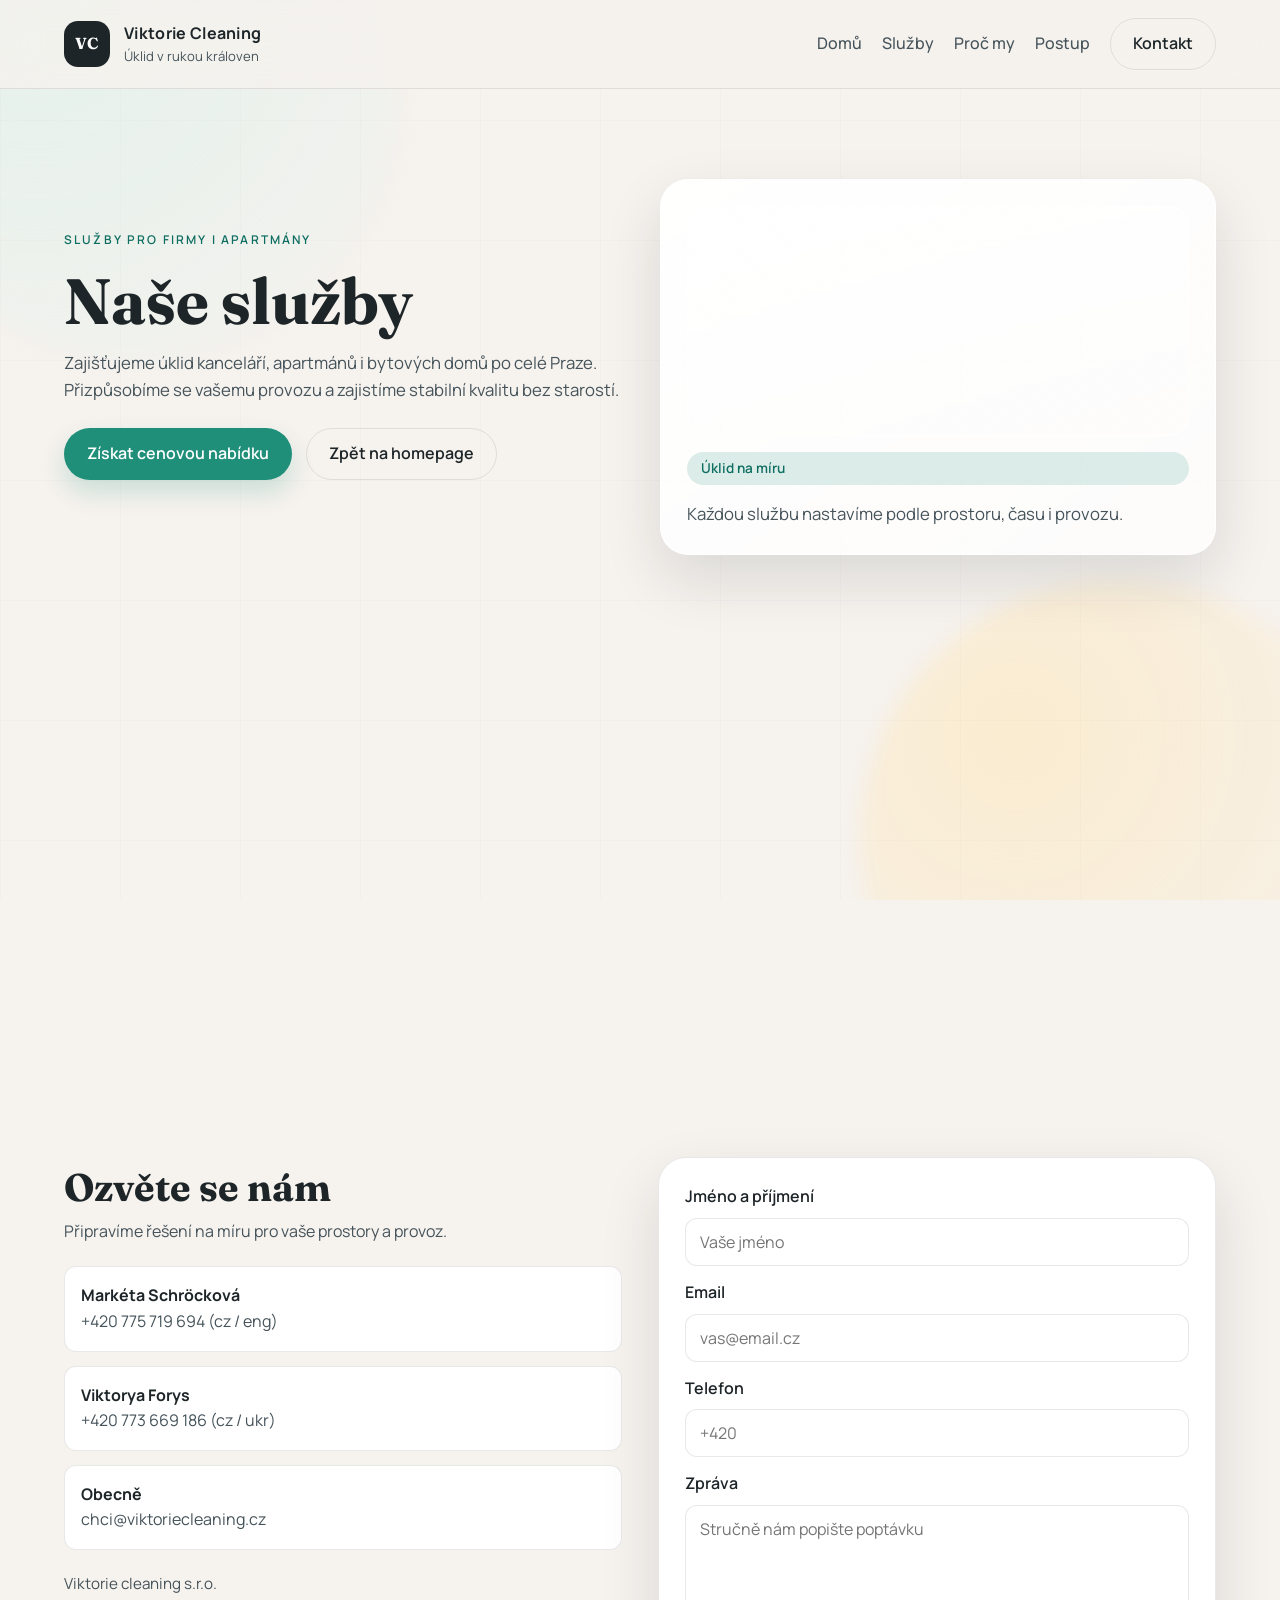
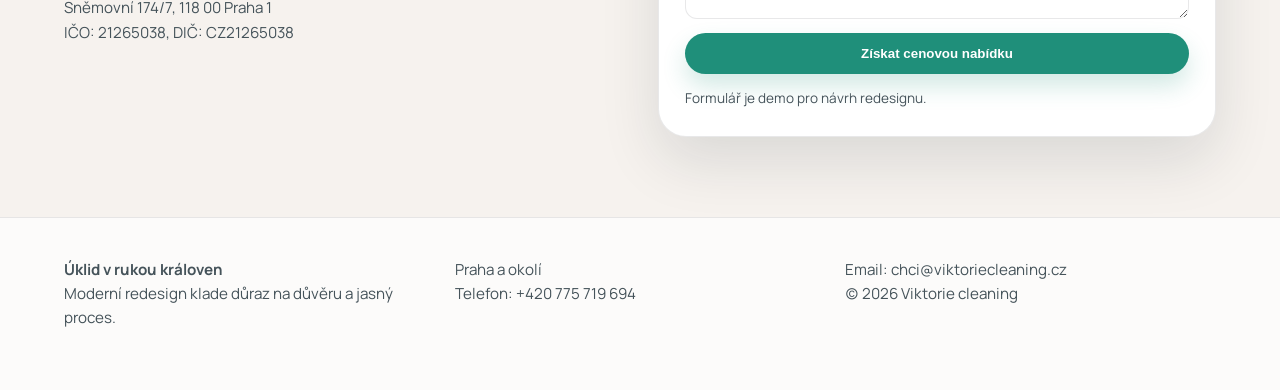
==== services.html @ 08ccf2e9 "Add services pages" ====
<!doctype html>
<html lang="cs">
  <head>
    <meta charset="utf-8" />
    <meta name="viewport" content="width=device-width, initial-scale=1" />
    <title>Viktorie Cleaning – služby</title>
    <meta name="description" content="Přehled služeb Viktorie Cleaning: apartmány, kanceláře, bytové domy, generální úklid, mytí oken a tepování." />
    <link rel="preconnect" href="https://fonts.googleapis.com" />
    <link rel="preconnect" href="https://fonts.gstatic.com" crossorigin />
    <link href="https://fonts.googleapis.com/css2?family=Fraunces:wght@300;400;600;700&family=Manrope:wght@300;400;500;600;700&display=swap" rel="stylesheet" />
    <link rel="stylesheet" href="styles.css" />
  </head>
  <body>
    <div class="bg">
      <div class="blob blob-1"></div>
      <div class="blob blob-2"></div>
      <div class="grid"></div>
    </div>

    <header class="site-header">
      <div class="container">
        <div class="logo">
          <span class="logo-mark">VC</span>
          <div>
            <div class="logo-name">Viktorie Cleaning</div>
            <div class="logo-tag">Úklid v rukou královen</div>
          </div>
        </div>
        <nav class="nav">
          <a href="index.html">Domů</a>
          <a href="services.html">Služby</a>
          <a href="index.html#proc">Proč my</a>
          <a href="index.html#postup">Postup</a>
          <a href="#kontakt" class="btn btn-ghost">Kontakt</a>
        </nav>
        <button class="nav-toggle" aria-label="Otevřít menu">Menu</button>
      </div>
    </header>

    <main>
      <section class="hero" id="sluzby">
        <div class="container hero-grid">
          <div class="hero-copy">
            <div class="eyebrow">Služby pro firmy i apartmány</div>
            <h1>Naše služby</h1>
            <p>
              Zajišťujeme úklid kanceláří, apartmánů i bytových domů po celé Praze.
              Přizpůsobíme se vašemu provozu a zajistíme stabilní kvalitu bez starostí.
            </p>
            <div class="hero-actions">
              <a class="btn" href="#kontakt">Získat cenovou nabídku</a>
              <a class="btn btn-ghost" href="index.html">Zpět na homepage</a>
            </div>
          </div>
          <div class="hero-card">
            <div class="hero-card-inner">
              <div class="hero-photo" aria-label="Ukázka čistého a světlého interiéru"></div>
              <div class="hero-badge">Úklid na míru</div>
              <p>
                Každou službu nastavíme podle prostoru, času i provozu.
              </p>
            </div>
          </div>
        </div>
      </section>

      <section class="section">
        <div class="container">
          <div class="service-grid">
            <article class="card">
              <h3>Úklid apartmánů (Airbnb apod.)</h3>
              <p>Rychlé úklidy mezi hosty a pobyty.</p>
              <a class="btn btn-ghost" href="uklid-apartmanu.html">Detail služby</a>
            </article>
            <article class="card">
              <h3>Kanceláře a provozy</h3>
              <p>Přizpůsobeno provozu firmy.</p>
            </article>
            <article class="card">
              <h3>Bytové domy</h3>
              <p>Úklid společných prostor.</p>
            </article>
            <article class="card">
              <h3>Generální úklid</h3>
              <p>Hloubkové čištění prostoru.</p>
            </article>
            <article class="card">
              <h3>Mytí oken</h3>
              <p>Profesionální mytí skel a rámů.</p>
            </article>
            <article class="card">
              <h3>Tepování</h3>
              <p>Čištění koberců a čalounění.</p>
            </article>
          </div>
        </div>
      </section>

      <section class="section" id="kontakt">
        <div class="container contact">
          <div>
            <h2>Ozvěte se nám</h2>
            <p>
              Připravíme řešení na míru pro vaše prostory a provoz.
            </p>
            <div class="contact-cards">
              <div>
                <h4>Markéta Schröcková</h4>
                <p>+420 775 719 694 (cz / eng)</p>
              </div>
              <div>
                <h4>Viktorya Forys</h4>
                <p>+420 773 669 186 (cz / ukr)</p>
              </div>
              <div>
                <h4>Obecně</h4>
                <p>chci@viktoriecleaning.cz</p>
              </div>
            </div>
            <div class="contact-address">
              <p>Viktorie cleaning s.r.o.</p>
              <p>Sněmovní 174/7, 118 00 Praha 1</p>
              <p>IČO: 21265038, DIČ: CZ21265038</p>
            </div>
          </div>
          <form class="form">
            <label>
              Jméno a příjmení
              <input type="text" placeholder="Vaše jméno" />
            </label>
            <label>
              Email
              <input type="email" placeholder="vas@email.cz" />
            </label>
            <label>
              Telefon
              <input type="tel" placeholder="+420" />
            </label>
            <label>
              Zpráva
              <textarea rows="4" placeholder="Stručně nám popište poptávku"></textarea>
            </label>
            <button type="submit" class="btn">Získat cenovou nabídku</button>
            <p class="form-note">Formulář je demo pro návrh redesignu.</p>
          </form>
        </div>
      </section>
    </main>

    <footer class="footer">
      <div class="container">
        <div>
          <strong>Úklid v rukou královen</strong>
          <p>Moderní redesign klade důraz na důvěru a jasný proces.</p>
        </div>
        <div>
          <p>Praha a okolí</p>
          <p>Telefon: +420 775 719 694</p>
        </div>
        <div>
          <p>Email: chci@viktoriecleaning.cz</p>
          <p>(c) 2026 Viktorie cleaning</p>
        </div>
      </div>
    </footer>

    <script>
      const toggle = document.querySelector('.nav-toggle');
      const nav = document.querySelector('.nav');
      toggle.addEventListener('click', () => {
        nav.classList.toggle('open');
      });
    </script>
  </body>
</html>
---- styles.css ----
:root {
  --bg: #f6f2ee;
  --ink: #1d2528;
  --ink-soft: #45535a;
  --accent: #1f8f7a;
  --accent-strong: #0f6e62;
  --accent-warm: #f1c36b;
  --paper: #ffffff;
  --line: rgba(29, 37, 40, 0.1);
  --shadow: 0 24px 60px rgba(17, 34, 39, 0.12);
  --radius-lg: 28px;
  --radius-md: 18px;
  --radius-sm: 12px;
}

* {
  box-sizing: border-box;
  margin: 0;
  padding: 0;
}

body {
  font-family: "Manrope", "Segoe UI", sans-serif;
  color: var(--ink);
  background: var(--bg);
  min-height: 100vh;
  overflow-x: hidden;
  line-height: 1.6;
}

a {
  text-decoration: none;
  color: inherit;
}

.bg {
  position: fixed;
  inset: 0;
  z-index: -1;
  overflow: hidden;
}

.blob {
  position: absolute;
  width: 520px;
  height: 520px;
  border-radius: 50%;
  filter: blur(10px);
  opacity: 0.5;
  animation: float 18s ease-in-out infinite;
}

.blob-1 {
  background: radial-gradient(circle at 30% 30%, #d3f2ea, rgba(255, 255, 255, 0));
  top: -160px;
  left: -120px;
}

.blob-2 {
  background: radial-gradient(circle at 30% 30%, #ffe6b3, rgba(255, 255, 255, 0));
  bottom: -200px;
  right: -100px;
  animation-delay: -6s;
}

.grid {
  position: absolute;
  inset: 0;
  background-image: linear-gradient(rgba(17, 34, 39, 0.04) 1px, transparent 1px),
    linear-gradient(90deg, rgba(17, 34, 39, 0.04) 1px, transparent 1px);
  background-size: 120px 120px;
  opacity: 0.4;
}

@keyframes float {
  0%,
  100% {
    transform: translateY(0px);
  }
  50% {
    transform: translateY(30px);
  }
}

.container {
  width: min(1200px, 90vw);
  margin: 0 auto;
}

.site-header {
  position: sticky;
  top: 0;
  background: rgba(246, 242, 238, 0.8);
  backdrop-filter: blur(18px);
  border-bottom: 1px solid var(--line);
  z-index: 10;
}

.site-header .container {
  display: flex;
  align-items: center;
  justify-content: space-between;
  gap: 24px;
  padding: 18px 0;
}

.logo {
  display: flex;
  align-items: center;
  gap: 14px;
}

.logo-mark {
  width: 46px;
  height: 46px;
  border-radius: 14px;
  background: var(--ink);
  color: #fff;
  display: grid;
  place-items: center;
  font-weight: 700;
  font-family: "Fraunces", serif;
  letter-spacing: 0.06em;
}

.logo-name {
  font-weight: 700;
  letter-spacing: 0.02em;
}

.logo-tag {
  font-size: 0.82rem;
  color: var(--ink-soft);
}

.nav {
  display: flex;
  align-items: center;
  gap: 20px;
  font-weight: 500;
  color: var(--ink-soft);
}

.nav a:hover {
  color: var(--ink);
}

.nav-toggle {
  display: none;
  border: 1px solid var(--line);
  background: var(--paper);
  border-radius: 999px;
  padding: 10px 18px;
  font-weight: 600;
}

.hero {
  padding: 90px 0 60px;
}

.hero-grid {
  display: grid;
  grid-template-columns: repeat(auto-fit, minmax(280px, 1fr));
  gap: 40px;
  align-items: center;
}

.hero h1 {
  font-family: "Fraunces", serif;
  font-size: clamp(2.6rem, 5vw, 4.1rem);
  line-height: 1.05;
  margin: 18px 0 16px;
}

.eyebrow {
  text-transform: uppercase;
  letter-spacing: 0.18em;
  font-size: 0.75rem;
  font-weight: 600;
  color: var(--accent-strong);
}

.hero p {
  color: var(--ink-soft);
  font-size: 1.05rem;
}

.hero-actions {
  margin: 24px 0 24px;
  display: flex;
  flex-wrap: wrap;
  gap: 14px;
}

.hero-highlights {
  display: grid;
  grid-template-columns: repeat(auto-fit, minmax(160px, 1fr));
  gap: 14px;
  margin-top: 28px;
}

.hero-highlights div {
  background: rgba(255, 255, 255, 0.7);
  border: 1px solid var(--line);
  border-radius: var(--radius-sm);
  padding: 14px 16px;
  box-shadow: 0 8px 20px rgba(17, 34, 39, 0.06);
}

.hero-highlights strong {
  display: block;
  font-weight: 600;
}

.hero-highlights span {
  font-size: 0.85rem;
  color: var(--ink-soft);
}

.hero-card {
  background: linear-gradient(145deg, rgba(255, 255, 255, 0.95), rgba(255, 255, 255, 0.75));
  border-radius: var(--radius-lg);
  padding: 26px;
  box-shadow: var(--shadow);
  border: 1px solid rgba(255, 255, 255, 0.9);
}

.hero-card-inner {
  display: grid;
  gap: 16px;
}

.hero-photo {
  height: 230px;
  border-radius: 20px;
  background:
    linear-gradient(180deg, rgba(255, 255, 255, 0.55), rgba(255, 255, 255, 0.1)),
    url("https://images.unsplash.com/photo-1524758631624-e2822e304c36?auto=format&fit=crop&w=900&q=80");
  background-size: cover;
  background-position: center;
  border: 1px solid rgba(255, 255, 255, 0.8);
}

.hero-card h2 {
  font-family: "Fraunces", serif;
  font-size: 1.7rem;
}

.hero-badge {
  display: inline-flex;
  align-items: center;
  gap: 8px;
  padding: 6px 14px;
  border-radius: 999px;
  background: rgba(31, 143, 122, 0.15);
  color: var(--accent-strong);
  font-weight: 600;
  font-size: 0.85rem;
}

.hero-mini {
  display: grid;
  grid-template-columns: repeat(auto-fit, minmax(160px, 1fr));
  gap: 14px;
  background: rgba(31, 143, 122, 0.08);
  border-radius: var(--radius-sm);
  padding: 16px;
}

.hero-mini span {
  font-size: 0.8rem;
  color: var(--ink-soft);
  display: block;
}

.btn {
  background: var(--accent);
  color: #fff;
  padding: 12px 22px;
  border-radius: 999px;
  font-weight: 600;
  box-shadow: 0 12px 24px rgba(31, 143, 122, 0.2);
  border: 1px solid transparent;
  transition: transform 0.2s ease, box-shadow 0.2s ease;
}

.btn:hover {
  transform: translateY(-2px);
  box-shadow: 0 16px 30px rgba(31, 143, 122, 0.28);
}

.btn-ghost {
  background: transparent;
  color: var(--ink);
  border: 1px solid var(--line);
  box-shadow: none;
}

.section {
  padding: 80px 0;
}

.section-head {
  display: flex;
  flex-direction: column;
  gap: 12px;
  margin-bottom: 36px;
}

.section-cta {
  margin-top: 24px;
}

.section h2 {
  font-family: "Fraunces", serif;
  font-size: clamp(2rem, 3vw, 2.8rem);
}

.section p {
  color: var(--ink-soft);
  max-width: 680px;
}

.section-accent {
  background: rgba(255, 255, 255, 0.6);
  border-top: 1px solid var(--line);
  border-bottom: 1px solid var(--line);
}

.split-blocks {
  display: grid;
  grid-template-columns: repeat(auto-fit, minmax(260px, 1fr));
  gap: 20px;
}

.block {
  display: grid;
  gap: 10px;
}

.service-grid {
  display: grid;
  grid-template-columns: repeat(auto-fit, minmax(220px, 1fr));
  gap: 18px;
}

.card {
  background: var(--paper);
  border-radius: var(--radius-md);
  padding: 22px;
  border: 1px solid var(--line);
  box-shadow: 0 16px 40px rgba(17, 34, 39, 0.08);
  transform: translateY(10px);
  opacity: 0;
  transition: transform 0.4s ease, opacity 0.4s ease;
}

.card.is-visible {
  transform: translateY(0);
  opacity: 1;
}

.split {
  display: grid;
  grid-template-columns: repeat(auto-fit, minmax(280px, 1fr));
  gap: 40px;
  align-items: center;
}

.detail-grid {
  display: grid;
  grid-template-columns: repeat(auto-fit, minmax(260px, 1fr));
  gap: 32px;
}

.text-list {
  list-style: none;
  display: grid;
  gap: 12px;
  margin-top: 16px;
  color: var(--ink-soft);
}

.text-list li {
  display: flex;
  gap: 10px;
}

.text-list li::before {
  content: \"•\";
  color: var(--accent);
  font-weight: 700;
}

.checklist {
  list-style: none;
  display: grid;
  gap: 12px;
  margin-top: 20px;
}

.checklist li::before {
  content: "\2713";
  color: var(--accent);
  font-weight: 700;
  margin-right: 10px;
}

.stats {
  display: grid;
  gap: 16px;
}

.stats strong {
  font-size: 1.8rem;
  font-family: "Fraunces", serif;
}

.steps {
  display: grid;
  grid-template-columns: repeat(auto-fit, minmax(220px, 1fr));
  gap: 18px;
}

.step {
  background: rgba(255, 255, 255, 0.8);
  border-radius: var(--radius-md);
  padding: 20px;
  border: 1px solid var(--line);
  transform: translateY(10px);
  opacity: 0;
  transition: transform 0.4s ease, opacity 0.4s ease;
}

.step.is-visible {
  transform: translateY(0);
  opacity: 1;
}

.step span {
  display: inline-flex;
  width: 36px;
  height: 36px;
  align-items: center;
  justify-content: center;
  border-radius: 10px;
  background: var(--accent-warm);
  font-weight: 700;
}

.reference-rotator {
  position: relative;
  min-height: 200px;
  display: grid;
}

.reference-rotator blockquote {
  opacity: 0;
  pointer-events: none;
  transform: translateY(8px);
  transition: opacity 0.4s ease, transform 0.4s ease;
  position: absolute;
  inset: 0;
  background: var(--paper);
  border-radius: var(--radius-md);
  padding: 24px;
  border-left: 4px solid var(--accent);
  box-shadow: 0 12px 30px rgba(17, 34, 39, 0.08);
}

.reference-rotator blockquote.is-active {
  opacity: 1;
  pointer-events: auto;
  transform: translateY(0);
  position: relative;
}

.reference-rotator p {
  color: var(--ink);
}

.reference-rotator footer {
  margin-top: 12px;
  font-weight: 600;
  color: var(--ink-soft);
}

.reference-note {
  margin-top: 18px;
}

.cta-row {
  margin-top: 28px;
  background: rgba(31, 143, 122, 0.12);
  padding: 20px 24px;
  border-radius: 16px;
  display: flex;
  flex-wrap: wrap;
  justify-content: space-between;
  align-items: center;
  gap: 12px;
}

.contact {
  display: grid;
  grid-template-columns: repeat(auto-fit, minmax(280px, 1fr));
  gap: 36px;
  align-items: start;
}

.contact-cards {
  display: grid;
  gap: 14px;
  margin: 22px 0;
}

.contact-cards div {
  background: var(--paper);
  border-radius: var(--radius-sm);
  padding: 16px;
  border: 1px solid var(--line);
}

.contact-address {
  color: var(--ink-soft);
  font-size: 0.95rem;
}

.form {
  background: var(--paper);
  border-radius: var(--radius-lg);
  padding: 26px;
  border: 1px solid var(--line);
  box-shadow: var(--shadow);
  display: grid;
  gap: 14px;
}

.form label {
  display: grid;
  gap: 8px;
  font-weight: 600;
}

.form input,
.form textarea {
  border: 1px solid var(--line);
  border-radius: 12px;
  padding: 12px 14px;
  font-family: inherit;
  font-size: 1rem;
}

.form-note {
  font-size: 0.85rem;
  color: var(--ink-soft);
}

.footer {
  padding: 40px 0 60px;
  border-top: 1px solid var(--line);
  background: rgba(255, 255, 255, 0.7);
}

.footer .container {
  display: grid;
  grid-template-columns: repeat(auto-fit, minmax(200px, 1fr));
  gap: 20px;
  font-size: 0.95rem;
  color: var(--ink-soft);
}

@media (max-width: 900px) {
  .nav {
    position: absolute;
    top: 70px;
    right: 5vw;
    flex-direction: column;
    background: var(--paper);
    padding: 18px;
    border-radius: var(--radius-md);
    border: 1px solid var(--line);
    box-shadow: var(--shadow);
    opacity: 0;
    pointer-events: none;
    transform: translateY(-10px);
    transition: all 0.2s ease;
  }

  .nav.open {
    opacity: 1;
    pointer-events: auto;
    transform: translateY(0);
  }

  .nav-toggle {
    display: inline-flex;
  }
}

@media (max-width: 700px) {
  .hero {
    padding-top: 70px;
  }

  .hero-actions {
    flex-direction: column;
    align-items: flex-start;
  }

  .reference-rotator blockquote {
    position: relative;
    opacity: 1;
    transform: none;
  }
}
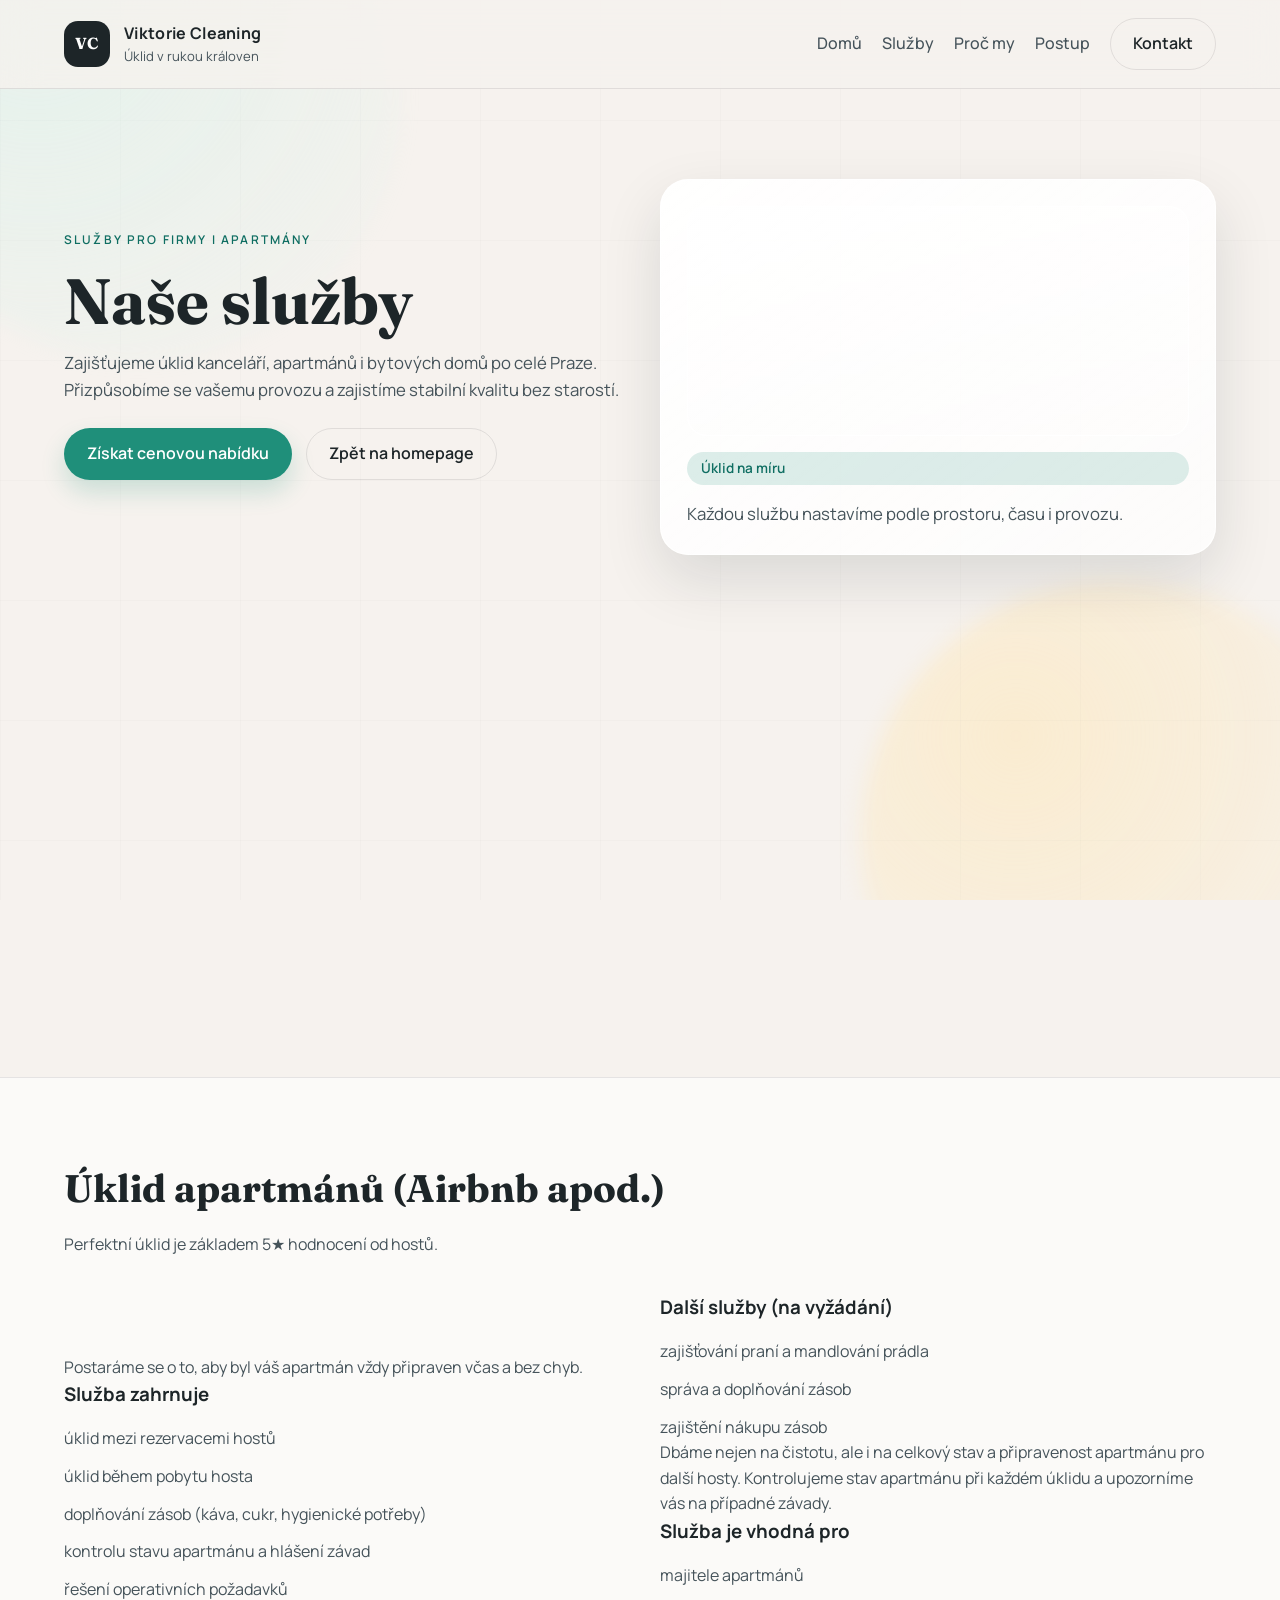
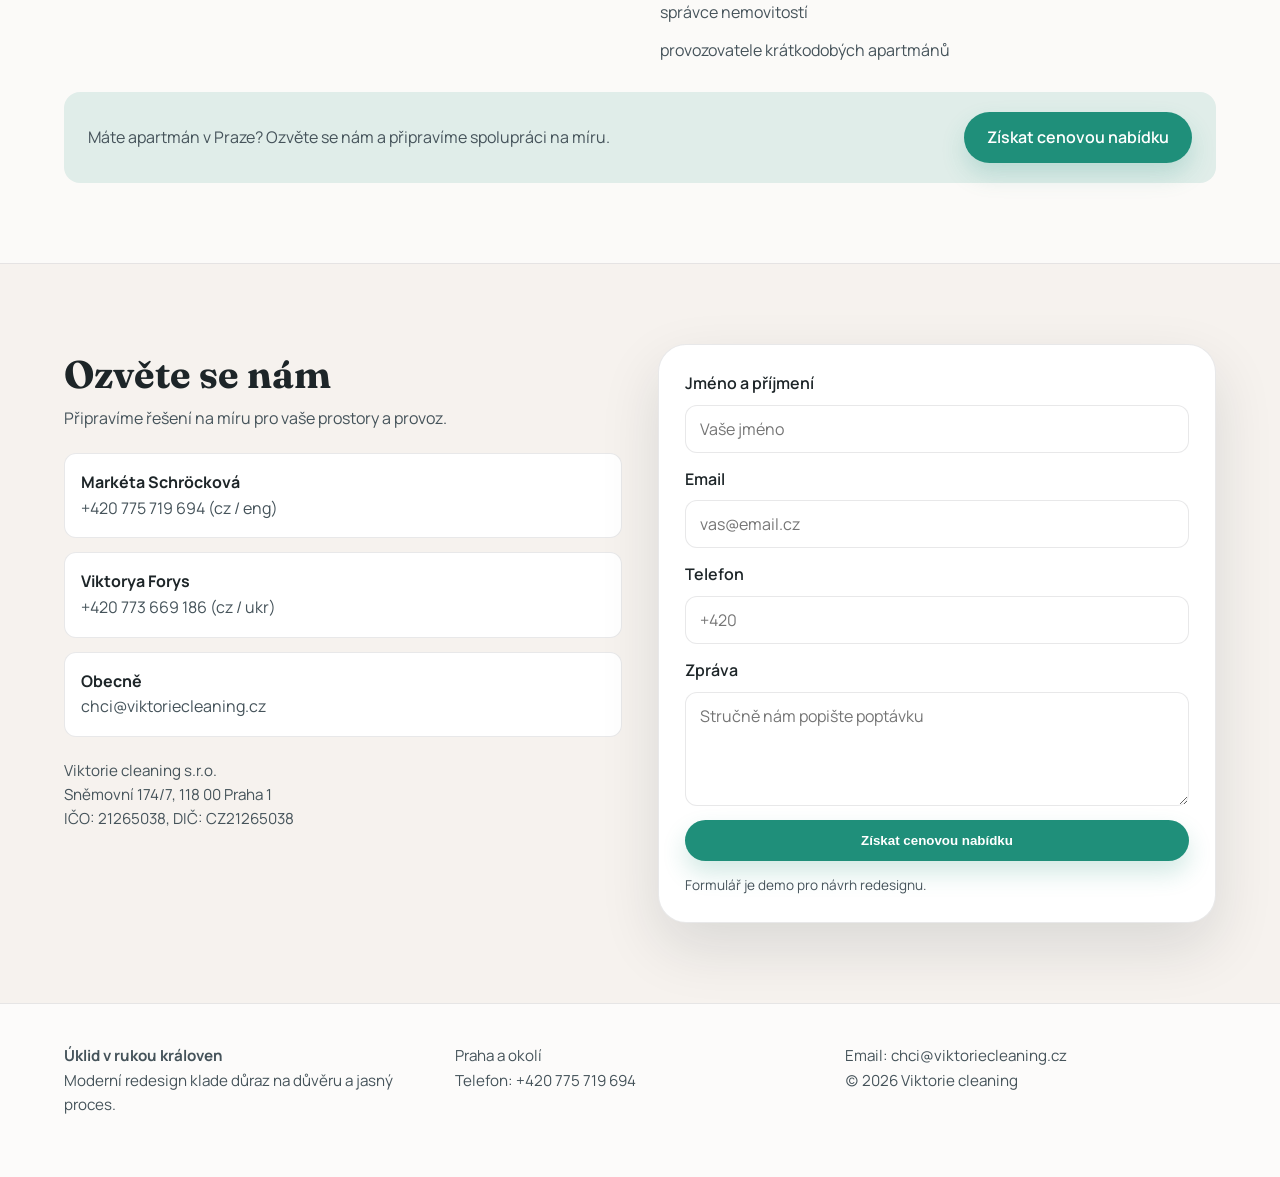
==== commit bbff1a1b: "Add apartment service detail to services page" ====
--- a/services.html
+++ b/services.html
@@ -70,7 +70,7 @@
             <article class="card">
               <h3>Úklid apartmánů (Airbnb apod.)</h3>
               <p>Rychlé úklidy mezi hosty a pobyty.</p>
-              <a class="btn btn-ghost" href="uklid-apartmanu.html">Detail služby</a>
+              <a class="btn btn-ghost" href="#uklid-apartmanu-detail">Detail služby</a>
             </article>
             <article class="card">
               <h3>Kanceláře a provozy</h3>
@@ -92,6 +92,55 @@
               <h3>Tepování</h3>
               <p>Čištění koberců a čalounění.</p>
             </article>
+          </div>
+        </div>
+      </section>
+
+      <section class="section section-accent" id="uklid-apartmanu-detail">
+        <div class="container">
+          <div class="section-head">
+            <h2>Úklid apartmánů (Airbnb apod.)</h2>
+            <p>Perfektní úklid je základem 5★ hodnocení od hostů.</p>
+          </div>
+          <div class="split">
+            <div>
+              <p>
+                Postaráme se o to, aby byl váš apartmán vždy připraven včas a bez chyb.
+              </p>
+              <h3>Služba zahrnuje</h3>
+              <ul class="text-list">
+                <li>úklid mezi rezervacemi hostů</li>
+                <li>úklid během pobytu hosta</li>
+                <li>doplňování zásob (káva, cukr, hygienické potřeby)</li>
+                <li>kontrolu stavu apartmánu a hlášení závad</li>
+                <li>řešení operativních požadavků</li>
+              </ul>
+            </div>
+            <div>
+              <h3>Další služby (na vyžádání)</h3>
+              <ul class="text-list">
+                <li>zajišťování praní a mandlování prádla</li>
+                <li>správa a doplňování zásob</li>
+                <li>zajištění nákupu zásob</li>
+              </ul>
+              <p>
+                Dbáme nejen na čistotu, ale i na celkový stav a připravenost apartmánu
+                pro další hosty. Kontrolujeme stav apartmánu při každém úklidu a upozorníme
+                vás na případné závady.
+              </p>
+              <h3>Služba je vhodná pro</h3>
+              <ul class="text-list">
+                <li>majitele apartmánů</li>
+                <li>správce nemovitostí</li>
+                <li>provozovatele krátkodobých apartmánů</li>
+              </ul>
+            </div>
+          </div>
+          <div class="cta-row">
+            <p>
+              Máte apartmán v Praze? Ozvěte se nám a připravíme spolupráci na míru.
+            </p>
+            <a class="btn" href="#kontakt">Získat cenovou nabídku</a>
           </div>
         </div>
       </section>
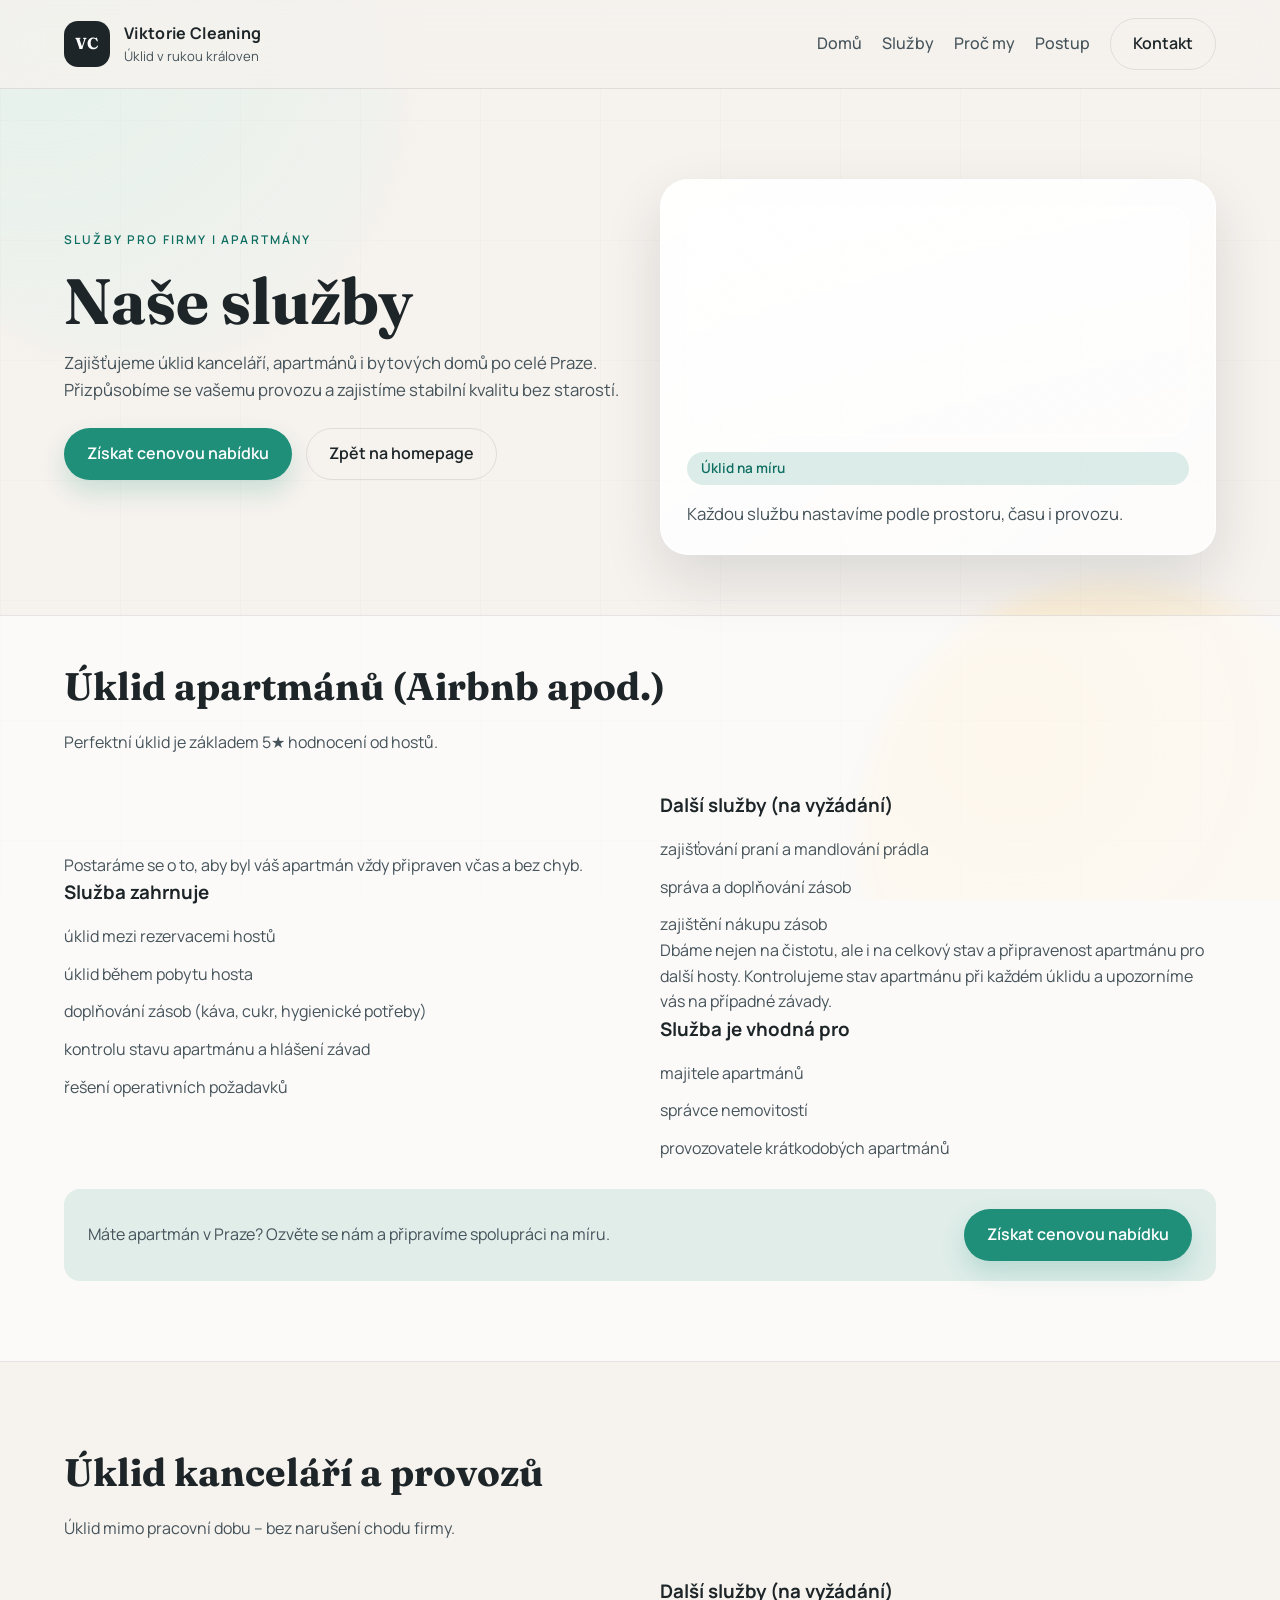
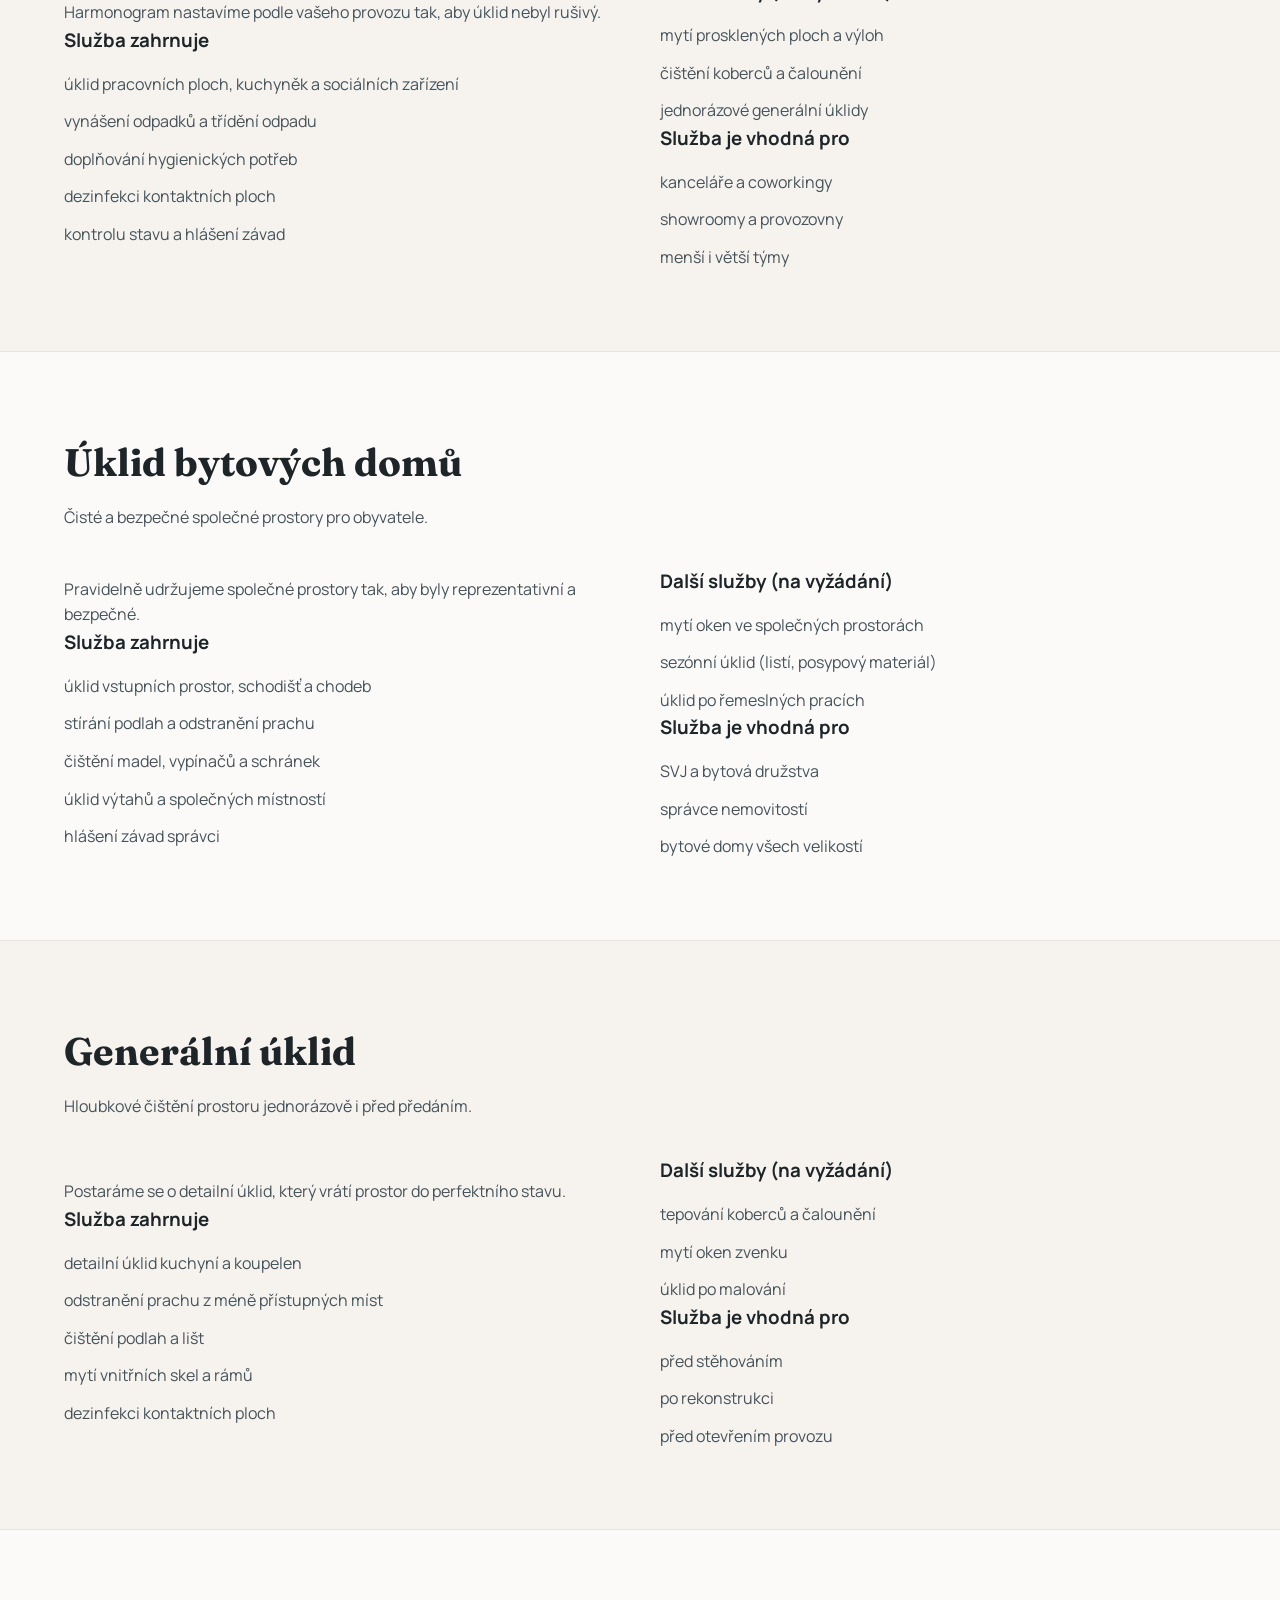
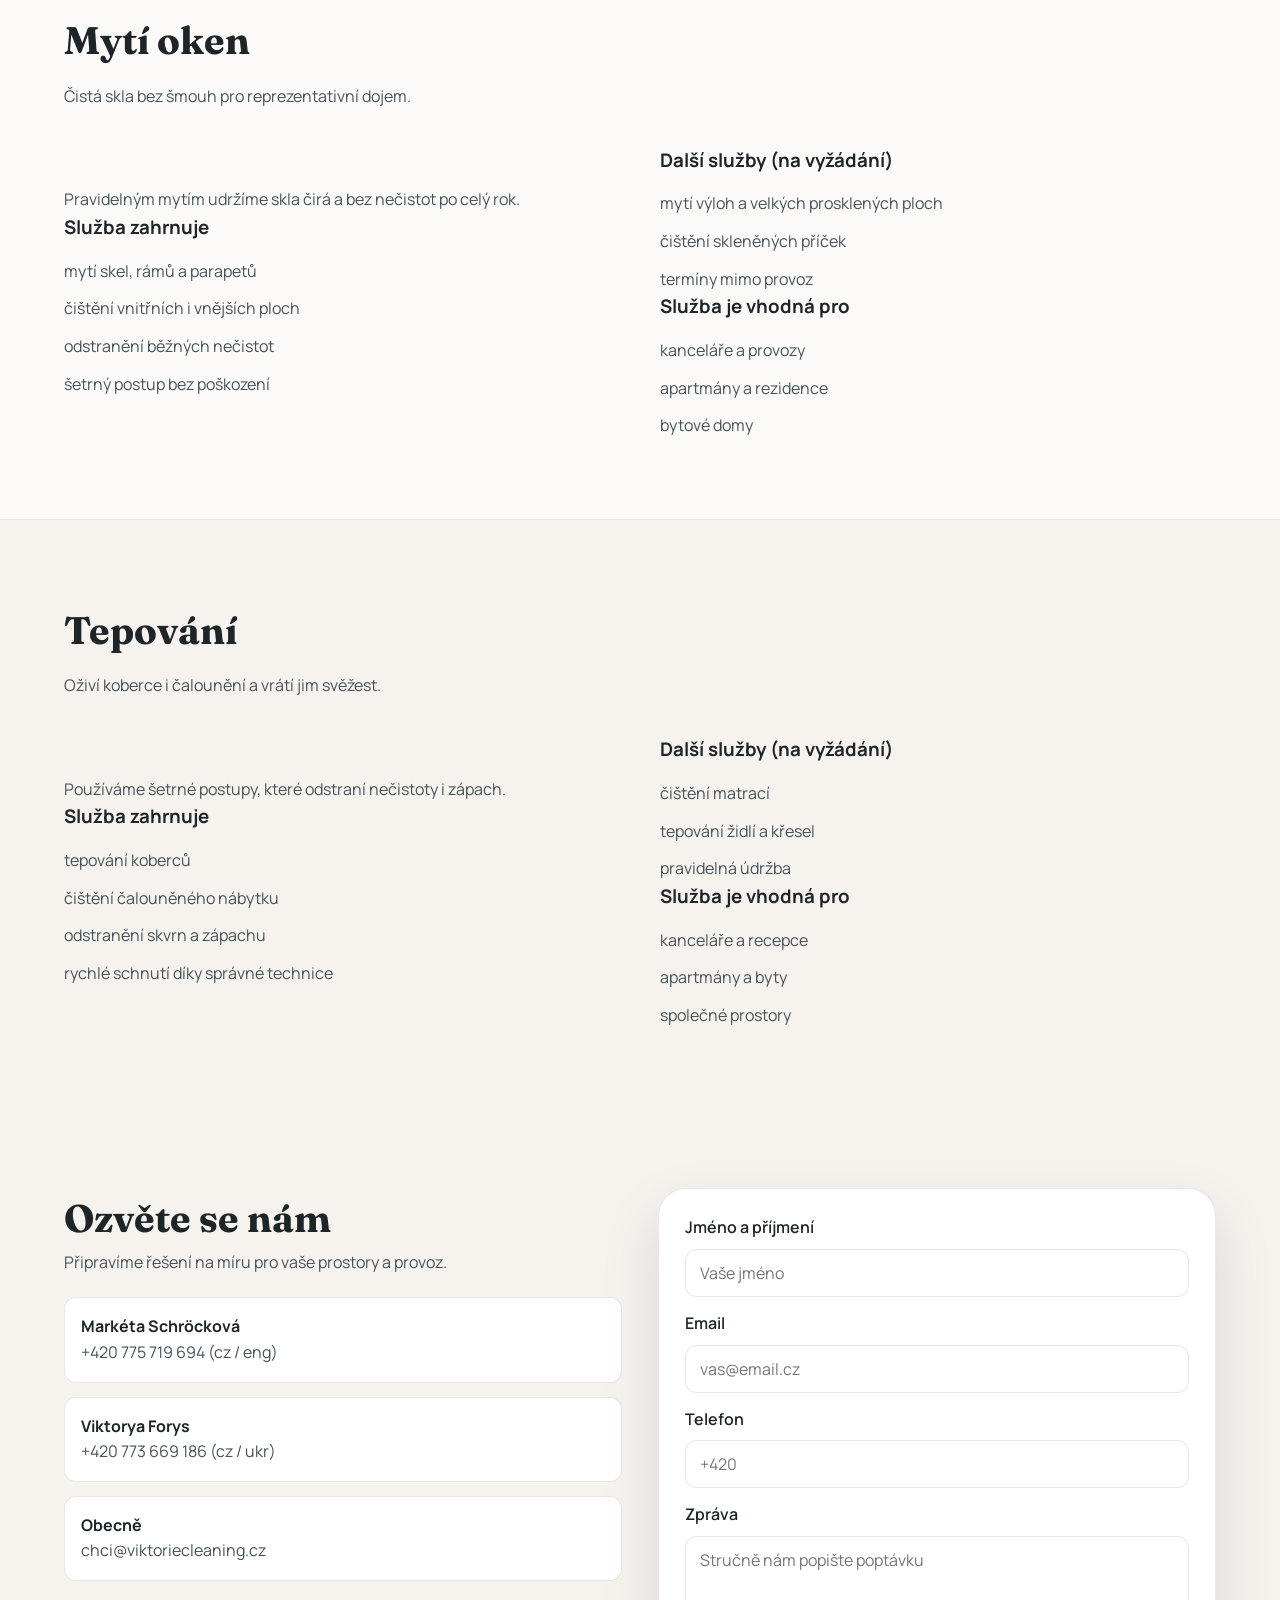
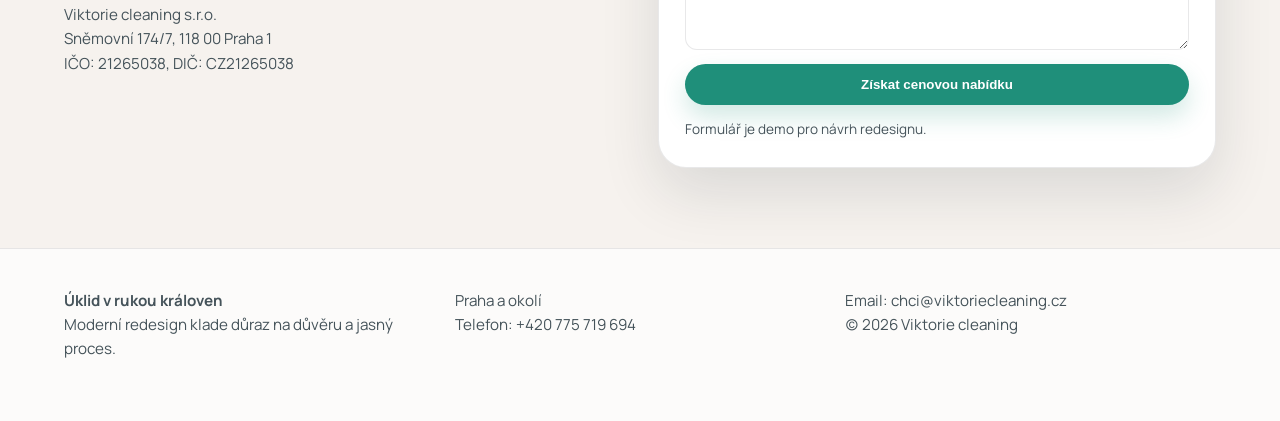
==== commit afe726ae: "Expand services details and add deep links" ====
--- a/services.html
+++ b/services.html
@@ -64,39 +64,7 @@
         </div>
       </section>
 
-      <section class="section">
-        <div class="container">
-          <div class="service-grid">
-            <article class="card">
-              <h3>Úklid apartmánů (Airbnb apod.)</h3>
-              <p>Rychlé úklidy mezi hosty a pobyty.</p>
-              <a class="btn btn-ghost" href="#uklid-apartmanu-detail">Detail služby</a>
-            </article>
-            <article class="card">
-              <h3>Kanceláře a provozy</h3>
-              <p>Přizpůsobeno provozu firmy.</p>
-            </article>
-            <article class="card">
-              <h3>Bytové domy</h3>
-              <p>Úklid společných prostor.</p>
-            </article>
-            <article class="card">
-              <h3>Generální úklid</h3>
-              <p>Hloubkové čištění prostoru.</p>
-            </article>
-            <article class="card">
-              <h3>Mytí oken</h3>
-              <p>Profesionální mytí skel a rámů.</p>
-            </article>
-            <article class="card">
-              <h3>Tepování</h3>
-              <p>Čištění koberců a čalounění.</p>
-            </article>
-          </div>
-        </div>
-      </section>
-
-      <section class="section section-accent" id="uklid-apartmanu-detail">
+      <section class="section section-accent section-tight" id="apartmany">
         <div class="container">
           <div class="section-head">
             <h2>Úklid apartmánů (Airbnb apod.)</h2>
@@ -141,6 +109,194 @@
               Máte apartmán v Praze? Ozvěte se nám a připravíme spolupráci na míru.
             </p>
             <a class="btn" href="#kontakt">Získat cenovou nabídku</a>
+          </div>
+        </div>
+      </section>
+
+      <section class="section" id="kancelare">
+        <div class="container">
+          <div class="section-head">
+            <h2>Úklid kanceláří a provozů</h2>
+            <p>Úklid mimo pracovní dobu – bez narušení chodu firmy.</p>
+          </div>
+          <div class="split">
+            <div>
+              <p>
+                Harmonogram nastavíme podle vašeho provozu tak, aby úklid nebyl rušivý.
+              </p>
+              <h3>Služba zahrnuje</h3>
+              <ul class="text-list">
+                <li>úklid pracovních ploch, kuchyněk a sociálních zařízení</li>
+                <li>vynášení odpadků a třídění odpadu</li>
+                <li>doplňování hygienických potřeb</li>
+                <li>dezinfekci kontaktních ploch</li>
+                <li>kontrolu stavu a hlášení závad</li>
+              </ul>
+            </div>
+            <div>
+              <h3>Další služby (na vyžádání)</h3>
+              <ul class="text-list">
+                <li>mytí prosklených ploch a výloh</li>
+                <li>čištění koberců a čalounění</li>
+                <li>jednorázové generální úklidy</li>
+              </ul>
+              <h3>Služba je vhodná pro</h3>
+              <ul class="text-list">
+                <li>kanceláře a coworkingy</li>
+                <li>showroomy a provozovny</li>
+                <li>menší i větší týmy</li>
+              </ul>
+            </div>
+          </div>
+        </div>
+      </section>
+
+      <section class="section section-accent" id="bytove-domy">
+        <div class="container">
+          <div class="section-head">
+            <h2>Úklid bytových domů</h2>
+            <p>Čisté a bezpečné společné prostory pro obyvatele.</p>
+          </div>
+          <div class="split">
+            <div>
+              <p>
+                Pravidelně udržujeme společné prostory tak, aby byly reprezentativní a bezpečné.
+              </p>
+              <h3>Služba zahrnuje</h3>
+              <ul class="text-list">
+                <li>úklid vstupních prostor, schodišť a chodeb</li>
+                <li>stírání podlah a odstranění prachu</li>
+                <li>čištění madel, vypínačů a schránek</li>
+                <li>úklid výtahů a společných místností</li>
+                <li>hlášení závad správci</li>
+              </ul>
+            </div>
+            <div>
+              <h3>Další služby (na vyžádání)</h3>
+              <ul class="text-list">
+                <li>mytí oken ve společných prostorách</li>
+                <li>sezónní úklid (listí, posypový materiál)</li>
+                <li>úklid po řemeslných pracích</li>
+              </ul>
+              <h3>Služba je vhodná pro</h3>
+              <ul class="text-list">
+                <li>SVJ a bytová družstva</li>
+                <li>správce nemovitostí</li>
+                <li>bytové domy všech velikostí</li>
+              </ul>
+            </div>
+          </div>
+        </div>
+      </section>
+
+      <section class="section" id="generalni-uklid">
+        <div class="container">
+          <div class="section-head">
+            <h2>Generální úklid</h2>
+            <p>Hloubkové čištění prostoru jednorázově i před předáním.</p>
+          </div>
+          <div class="split">
+            <div>
+              <p>
+                Postaráme se o detailní úklid, který vrátí prostor do perfektního stavu.
+              </p>
+              <h3>Služba zahrnuje</h3>
+              <ul class="text-list">
+                <li>detailní úklid kuchyní a koupelen</li>
+                <li>odstranění prachu z méně přístupných míst</li>
+                <li>čištění podlah a lišt</li>
+                <li>mytí vnitřních skel a rámů</li>
+                <li>dezinfekci kontaktních ploch</li>
+              </ul>
+            </div>
+            <div>
+              <h3>Další služby (na vyžádání)</h3>
+              <ul class="text-list">
+                <li>tepování koberců a čalounění</li>
+                <li>mytí oken zvenku</li>
+                <li>úklid po malování</li>
+              </ul>
+              <h3>Služba je vhodná pro</h3>
+              <ul class="text-list">
+                <li>před stěhováním</li>
+                <li>po rekonstrukci</li>
+                <li>před otevřením provozu</li>
+              </ul>
+            </div>
+          </div>
+        </div>
+      </section>
+
+      <section class="section section-accent" id="myti-oken">
+        <div class="container">
+          <div class="section-head">
+            <h2>Mytí oken</h2>
+            <p>Čistá skla bez šmouh pro reprezentativní dojem.</p>
+          </div>
+          <div class="split">
+            <div>
+              <p>
+                Pravidelným mytím udržíme skla čirá a bez nečistot po celý rok.
+              </p>
+              <h3>Služba zahrnuje</h3>
+              <ul class="text-list">
+                <li>mytí skel, rámů a parapetů</li>
+                <li>čištění vnitřních i vnějších ploch</li>
+                <li>odstranění běžných nečistot</li>
+                <li>šetrný postup bez poškození</li>
+              </ul>
+            </div>
+            <div>
+              <h3>Další služby (na vyžádání)</h3>
+              <ul class="text-list">
+                <li>mytí výloh a velkých prosklených ploch</li>
+                <li>čištění skleněných příček</li>
+                <li>termíny mimo provoz</li>
+              </ul>
+              <h3>Služba je vhodná pro</h3>
+              <ul class="text-list">
+                <li>kanceláře a provozy</li>
+                <li>apartmány a rezidence</li>
+                <li>bytové domy</li>
+              </ul>
+            </div>
+          </div>
+        </div>
+      </section>
+
+      <section class="section" id="tepovani">
+        <div class="container">
+          <div class="section-head">
+            <h2>Tepování</h2>
+            <p>Oživí koberce i čalounění a vrátí jim svěžest.</p>
+          </div>
+          <div class="split">
+            <div>
+              <p>
+                Používáme šetrné postupy, které odstraní nečistoty i zápach.
+              </p>
+              <h3>Služba zahrnuje</h3>
+              <ul class="text-list">
+                <li>tepování koberců</li>
+                <li>čištění čalouněného nábytku</li>
+                <li>odstranění skvrn a zápachu</li>
+                <li>rychlé schnutí díky správné technice</li>
+              </ul>
+            </div>
+            <div>
+              <h3>Další služby (na vyžádání)</h3>
+              <ul class="text-list">
+                <li>čištění matrací</li>
+                <li>tepování židlí a křesel</li>
+                <li>pravidelná údržba</li>
+              </ul>
+              <h3>Služba je vhodná pro</h3>
+              <ul class="text-list">
+                <li>kanceláře a recepce</li>
+                <li>apartmány a byty</li>
+                <li>společné prostory</li>
+              </ul>
+            </div>
           </div>
         </div>
       </section>
--- a/styles.css
+++ b/styles.css
@@ -327,6 +327,10 @@
   border-bottom: 1px solid var(--line);
 }
 
+.section-tight {
+  padding-top: 40px;
+}
+
 .split-blocks {
   display: grid;
   grid-template-columns: repeat(auto-fit, minmax(260px, 1fr));
@@ -353,6 +357,10 @@
   transform: translateY(10px);
   opacity: 0;
   transition: transform 0.4s ease, opacity 0.4s ease;
+}
+
+.card-link {
+  display: block;
 }
 
 .card.is-visible {
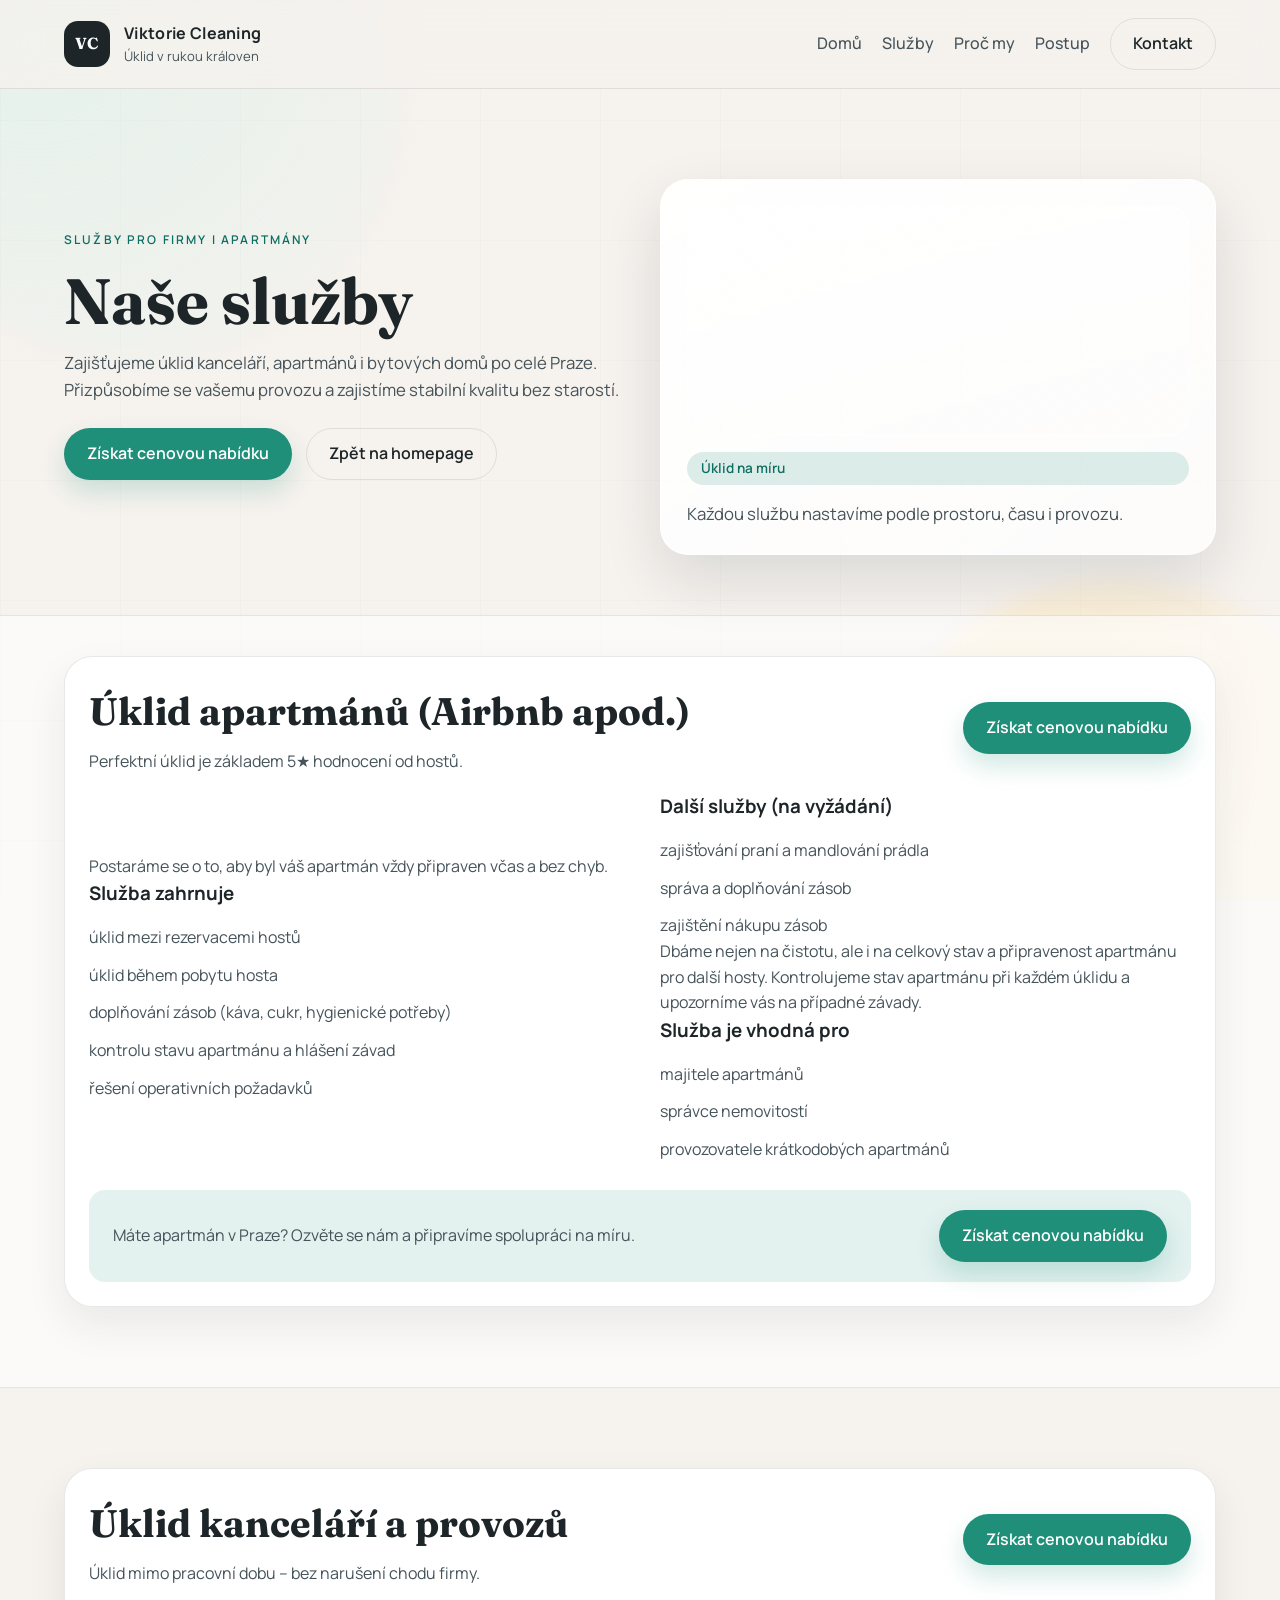
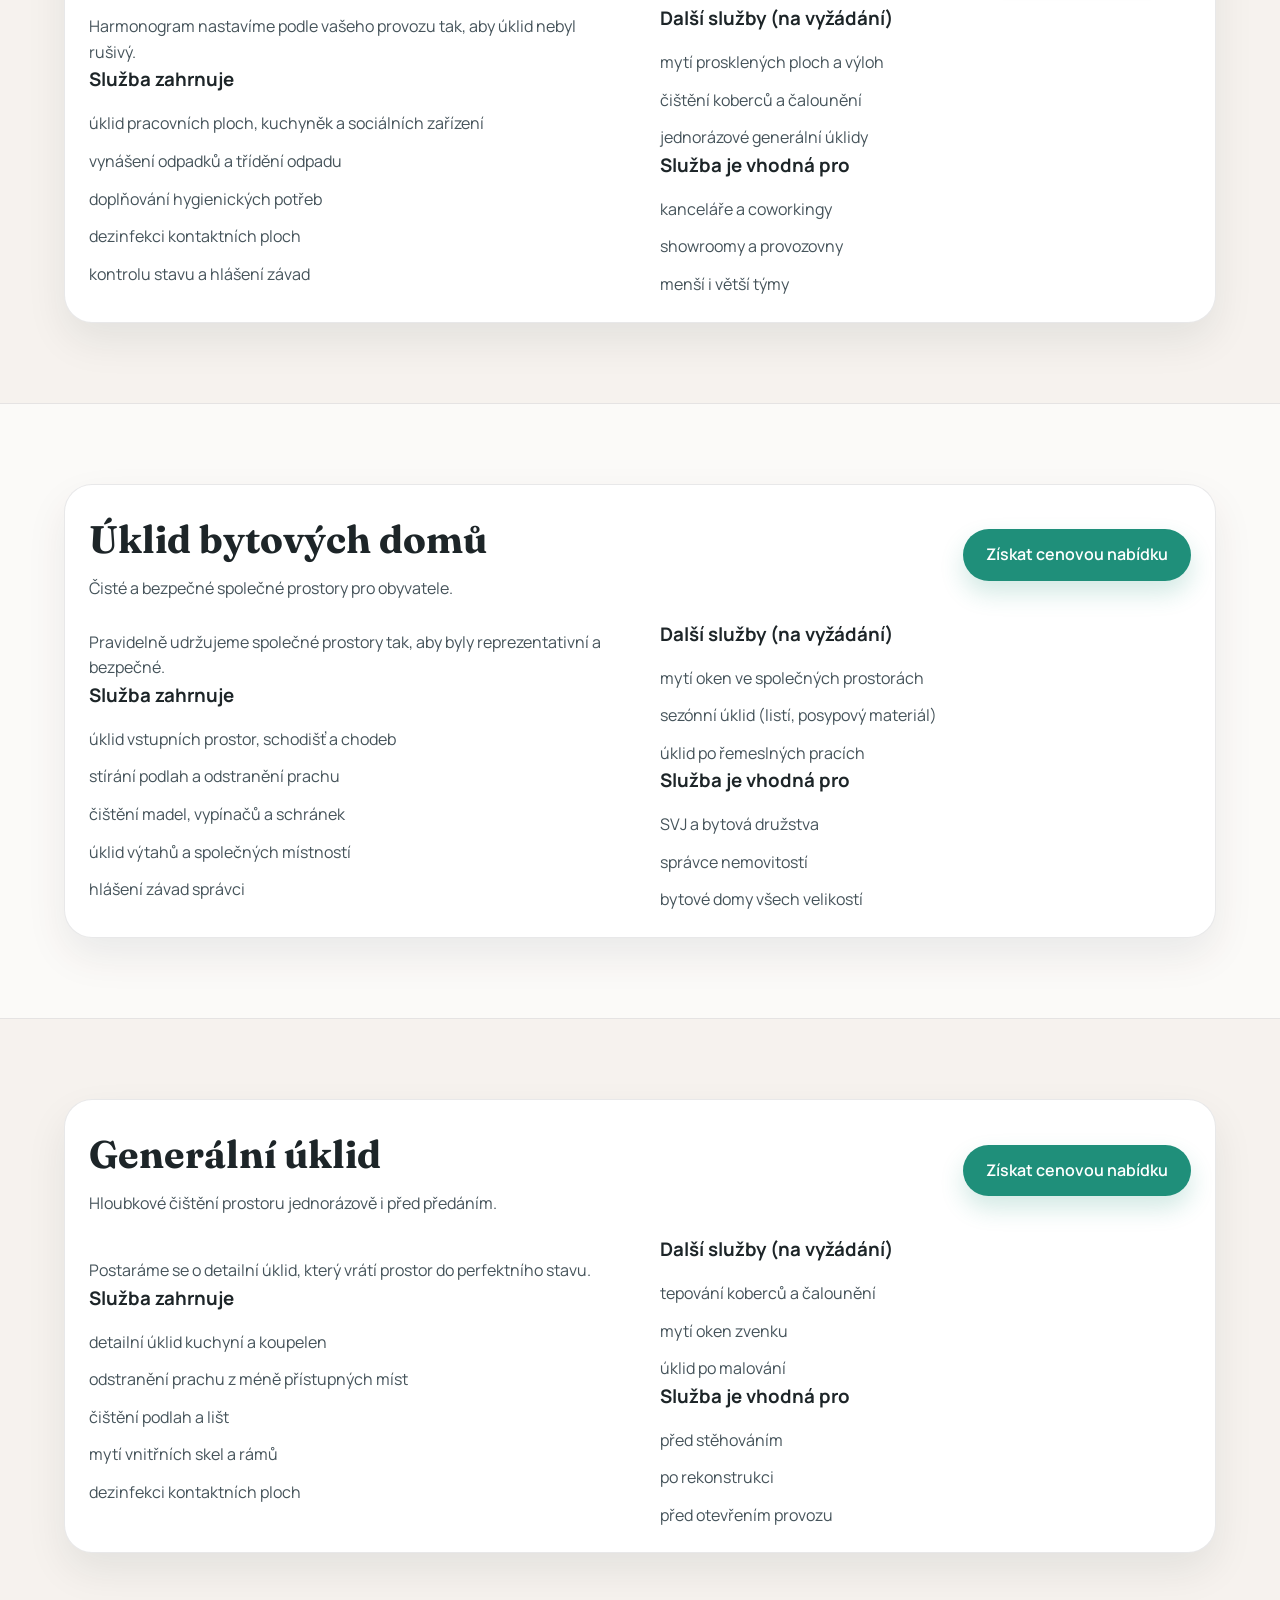
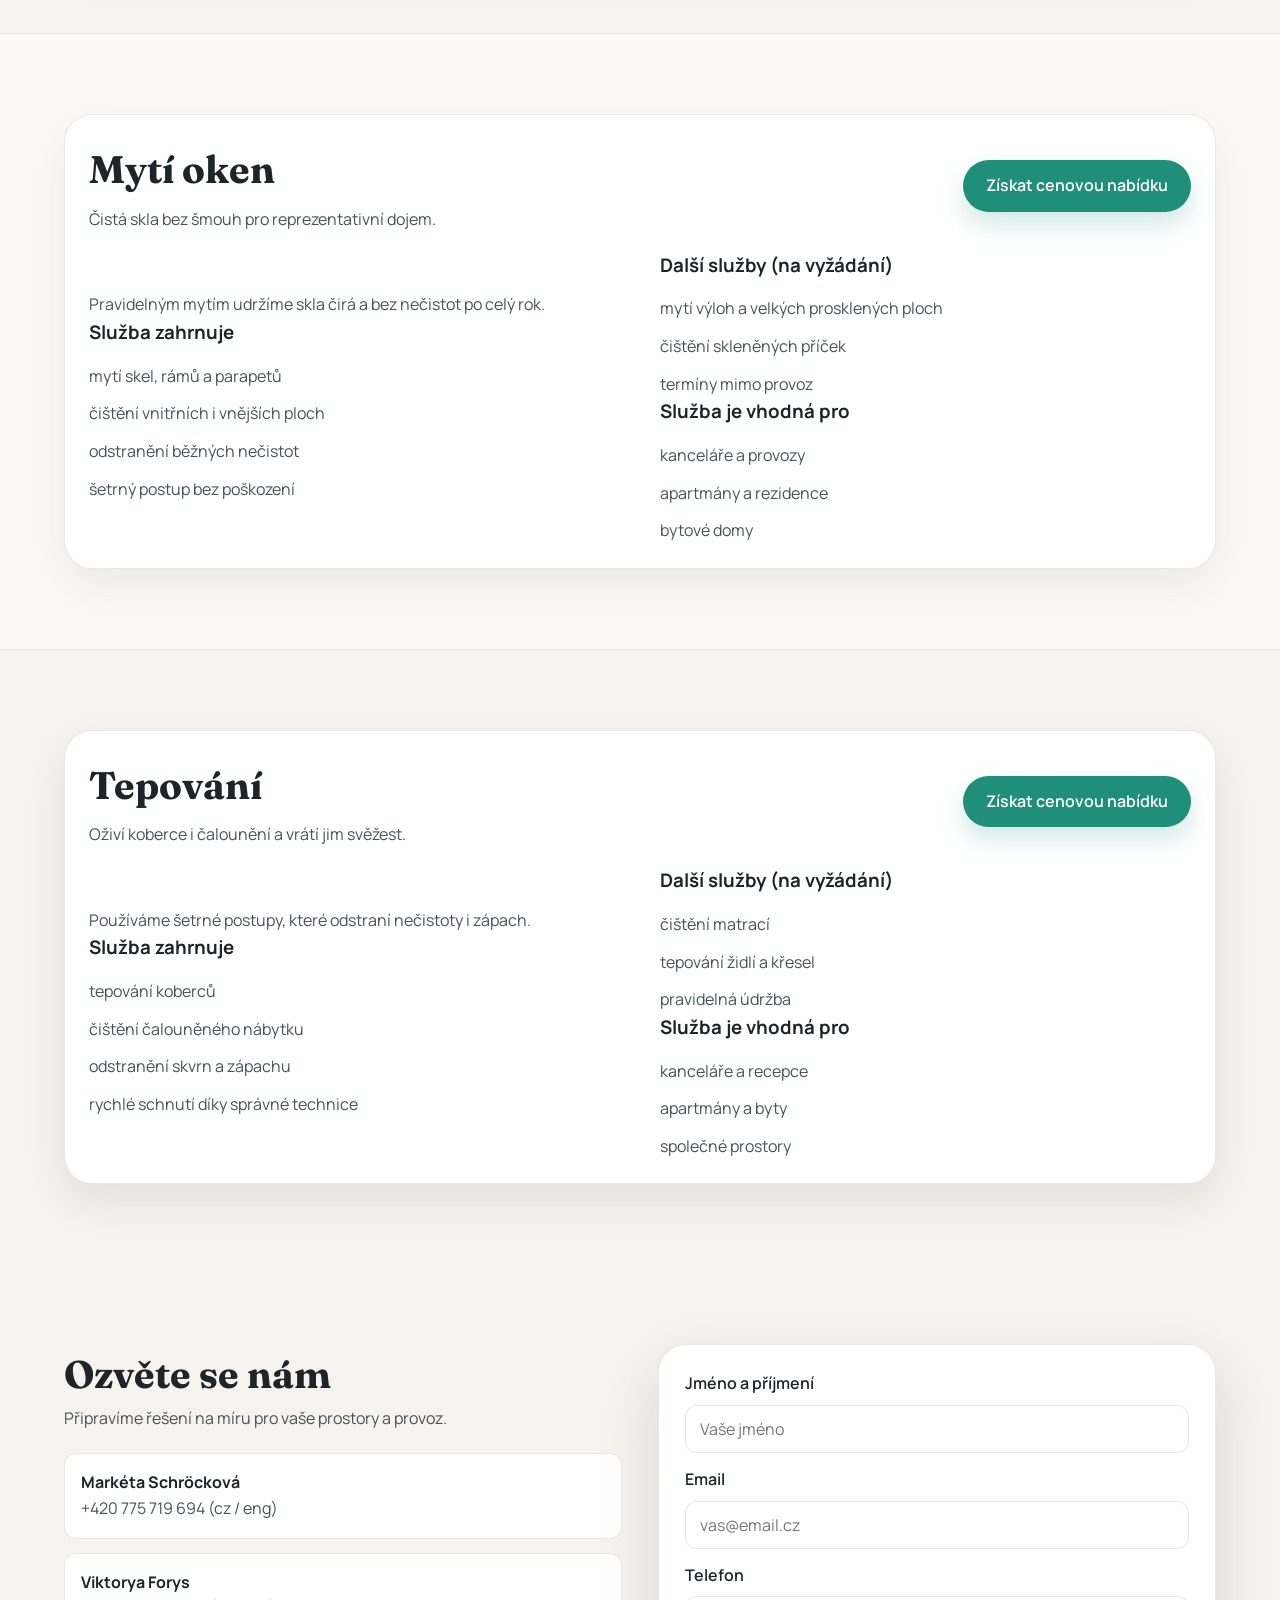
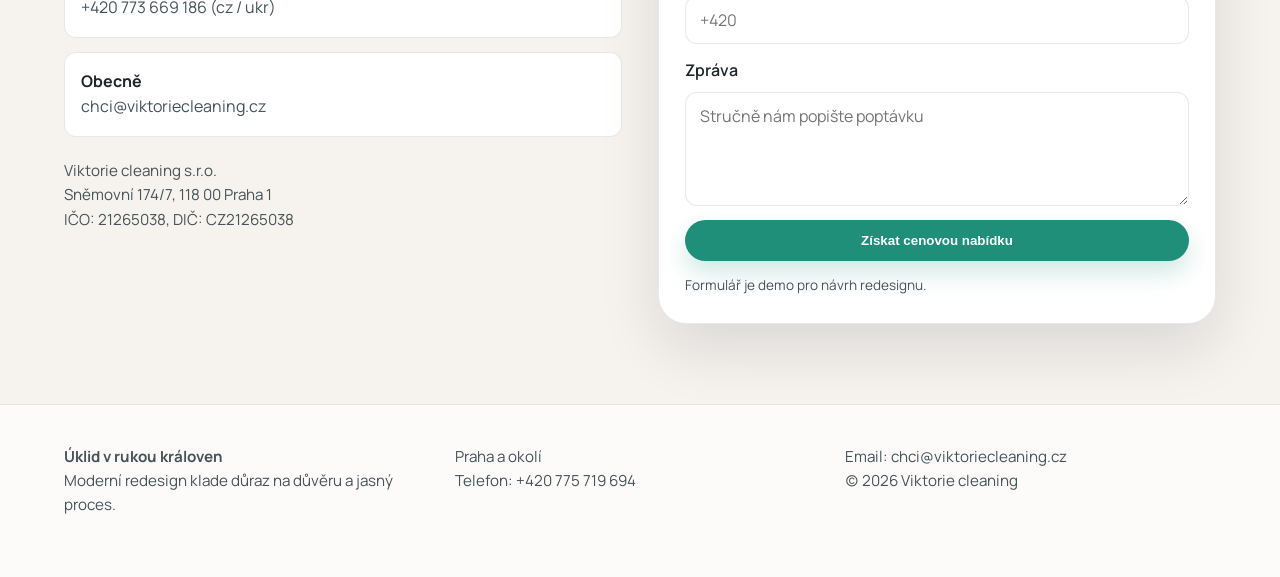
==== commit fc4be7d3: "Refresh service layout with banners and CTAs" ====
--- a/services.html
+++ b/services.html
@@ -66,86 +66,96 @@
 
       <section class="section section-accent section-tight" id="apartmany">
         <div class="container">
-          <div class="section-head">
-            <h2>Úklid apartmánů (Airbnb apod.)</h2>
-            <p>Perfektní úklid je základem 5★ hodnocení od hostů.</p>
-          </div>
-          <div class="split">
-            <div>
+          <div class="service-banner">
+            <div class="service-banner-head">
+              <div>
+                <h2>Úklid apartmánů (Airbnb apod.)</h2>
+                <p>Perfektní úklid je základem 5★ hodnocení od hostů.</p>
+              </div>
+              <a class="btn" href="#kontakt">Získat cenovou nabídku</a>
+            </div>
+            <div class="split">
+              <div>
+                <p>
+                  Postaráme se o to, aby byl váš apartmán vždy připraven včas a bez chyb.
+                </p>
+                <h3>Služba zahrnuje</h3>
+                <ul class="text-list">
+                  <li>úklid mezi rezervacemi hostů</li>
+                  <li>úklid během pobytu hosta</li>
+                  <li>doplňování zásob (káva, cukr, hygienické potřeby)</li>
+                  <li>kontrolu stavu apartmánu a hlášení závad</li>
+                  <li>řešení operativních požadavků</li>
+                </ul>
+              </div>
+              <div>
+                <h3>Další služby (na vyžádání)</h3>
+                <ul class="text-list">
+                  <li>zajišťování praní a mandlování prádla</li>
+                  <li>správa a doplňování zásob</li>
+                  <li>zajištění nákupu zásob</li>
+                </ul>
+                <p>
+                  Dbáme nejen na čistotu, ale i na celkový stav a připravenost apartmánu
+                  pro další hosty. Kontrolujeme stav apartmánu při každém úklidu a upozorníme
+                  vás na případné závady.
+                </p>
+                <h3>Služba je vhodná pro</h3>
+                <ul class="text-list">
+                  <li>majitele apartmánů</li>
+                  <li>správce nemovitostí</li>
+                  <li>provozovatele krátkodobých apartmánů</li>
+                </ul>
+              </div>
+            </div>
+            <div class="cta-row">
               <p>
-                Postaráme se o to, aby byl váš apartmán vždy připraven včas a bez chyb.
+                Máte apartmán v Praze? Ozvěte se nám a připravíme spolupráci na míru.
               </p>
-              <h3>Služba zahrnuje</h3>
-              <ul class="text-list">
-                <li>úklid mezi rezervacemi hostů</li>
-                <li>úklid během pobytu hosta</li>
-                <li>doplňování zásob (káva, cukr, hygienické potřeby)</li>
-                <li>kontrolu stavu apartmánu a hlášení závad</li>
-                <li>řešení operativních požadavků</li>
-              </ul>
-            </div>
-            <div>
-              <h3>Další služby (na vyžádání)</h3>
-              <ul class="text-list">
-                <li>zajišťování praní a mandlování prádla</li>
-                <li>správa a doplňování zásob</li>
-                <li>zajištění nákupu zásob</li>
-              </ul>
-              <p>
-                Dbáme nejen na čistotu, ale i na celkový stav a připravenost apartmánu
-                pro další hosty. Kontrolujeme stav apartmánu při každém úklidu a upozorníme
-                vás na případné závady.
-              </p>
-              <h3>Služba je vhodná pro</h3>
-              <ul class="text-list">
-                <li>majitele apartmánů</li>
-                <li>správce nemovitostí</li>
-                <li>provozovatele krátkodobých apartmánů</li>
-              </ul>
-            </div>
-          </div>
-          <div class="cta-row">
-            <p>
-              Máte apartmán v Praze? Ozvěte se nám a připravíme spolupráci na míru.
-            </p>
-            <a class="btn" href="#kontakt">Získat cenovou nabídku</a>
+              <a class="btn" href="#kontakt">Získat cenovou nabídku</a>
+            </div>
           </div>
         </div>
       </section>
 
       <section class="section" id="kancelare">
         <div class="container">
-          <div class="section-head">
-            <h2>Úklid kanceláří a provozů</h2>
-            <p>Úklid mimo pracovní dobu – bez narušení chodu firmy.</p>
-          </div>
-          <div class="split">
-            <div>
-              <p>
-                Harmonogram nastavíme podle vašeho provozu tak, aby úklid nebyl rušivý.
-              </p>
-              <h3>Služba zahrnuje</h3>
-              <ul class="text-list">
-                <li>úklid pracovních ploch, kuchyněk a sociálních zařízení</li>
-                <li>vynášení odpadků a třídění odpadu</li>
-                <li>doplňování hygienických potřeb</li>
-                <li>dezinfekci kontaktních ploch</li>
-                <li>kontrolu stavu a hlášení závad</li>
-              </ul>
-            </div>
-            <div>
-              <h3>Další služby (na vyžádání)</h3>
-              <ul class="text-list">
-                <li>mytí prosklených ploch a výloh</li>
-                <li>čištění koberců a čalounění</li>
-                <li>jednorázové generální úklidy</li>
-              </ul>
-              <h3>Služba je vhodná pro</h3>
-              <ul class="text-list">
-                <li>kanceláře a coworkingy</li>
-                <li>showroomy a provozovny</li>
-                <li>menší i větší týmy</li>
-              </ul>
+          <div class="service-banner">
+            <div class="service-banner-head">
+              <div>
+                <h2>Úklid kanceláří a provozů</h2>
+                <p>Úklid mimo pracovní dobu – bez narušení chodu firmy.</p>
+              </div>
+              <a class="btn" href="#kontakt">Získat cenovou nabídku</a>
+            </div>
+            <div class="split">
+              <div>
+                <p>
+                  Harmonogram nastavíme podle vašeho provozu tak, aby úklid nebyl rušivý.
+                </p>
+                <h3>Služba zahrnuje</h3>
+                <ul class="text-list">
+                  <li>úklid pracovních ploch, kuchyněk a sociálních zařízení</li>
+                  <li>vynášení odpadků a třídění odpadu</li>
+                  <li>doplňování hygienických potřeb</li>
+                  <li>dezinfekci kontaktních ploch</li>
+                  <li>kontrolu stavu a hlášení závad</li>
+                </ul>
+              </div>
+              <div>
+                <h3>Další služby (na vyžádání)</h3>
+                <ul class="text-list">
+                  <li>mytí prosklených ploch a výloh</li>
+                  <li>čištění koberců a čalounění</li>
+                  <li>jednorázové generální úklidy</li>
+                </ul>
+                <h3>Služba je vhodná pro</h3>
+                <ul class="text-list">
+                  <li>kanceláře a coworkingy</li>
+                  <li>showroomy a provozovny</li>
+                  <li>menší i větší týmy</li>
+                </ul>
+              </div>
             </div>
           </div>
         </div>
@@ -153,37 +163,42 @@
 
       <section class="section section-accent" id="bytove-domy">
         <div class="container">
-          <div class="section-head">
-            <h2>Úklid bytových domů</h2>
-            <p>Čisté a bezpečné společné prostory pro obyvatele.</p>
-          </div>
-          <div class="split">
-            <div>
-              <p>
-                Pravidelně udržujeme společné prostory tak, aby byly reprezentativní a bezpečné.
-              </p>
-              <h3>Služba zahrnuje</h3>
-              <ul class="text-list">
-                <li>úklid vstupních prostor, schodišť a chodeb</li>
-                <li>stírání podlah a odstranění prachu</li>
-                <li>čištění madel, vypínačů a schránek</li>
-                <li>úklid výtahů a společných místností</li>
-                <li>hlášení závad správci</li>
-              </ul>
-            </div>
-            <div>
-              <h3>Další služby (na vyžádání)</h3>
-              <ul class="text-list">
-                <li>mytí oken ve společných prostorách</li>
-                <li>sezónní úklid (listí, posypový materiál)</li>
-                <li>úklid po řemeslných pracích</li>
-              </ul>
-              <h3>Služba je vhodná pro</h3>
-              <ul class="text-list">
-                <li>SVJ a bytová družstva</li>
-                <li>správce nemovitostí</li>
-                <li>bytové domy všech velikostí</li>
-              </ul>
+          <div class="service-banner">
+            <div class="service-banner-head">
+              <div>
+                <h2>Úklid bytových domů</h2>
+                <p>Čisté a bezpečné společné prostory pro obyvatele.</p>
+              </div>
+              <a class="btn" href="#kontakt">Získat cenovou nabídku</a>
+            </div>
+            <div class="split">
+              <div>
+                <p>
+                  Pravidelně udržujeme společné prostory tak, aby byly reprezentativní a bezpečné.
+                </p>
+                <h3>Služba zahrnuje</h3>
+                <ul class="text-list">
+                  <li>úklid vstupních prostor, schodišť a chodeb</li>
+                  <li>stírání podlah a odstranění prachu</li>
+                  <li>čištění madel, vypínačů a schránek</li>
+                  <li>úklid výtahů a společných místností</li>
+                  <li>hlášení závad správci</li>
+                </ul>
+              </div>
+              <div>
+                <h3>Další služby (na vyžádání)</h3>
+                <ul class="text-list">
+                  <li>mytí oken ve společných prostorách</li>
+                  <li>sezónní úklid (listí, posypový materiál)</li>
+                  <li>úklid po řemeslných pracích</li>
+                </ul>
+                <h3>Služba je vhodná pro</h3>
+                <ul class="text-list">
+                  <li>SVJ a bytová družstva</li>
+                  <li>správce nemovitostí</li>
+                  <li>bytové domy všech velikostí</li>
+                </ul>
+              </div>
             </div>
           </div>
         </div>
@@ -191,37 +206,42 @@
 
       <section class="section" id="generalni-uklid">
         <div class="container">
-          <div class="section-head">
-            <h2>Generální úklid</h2>
-            <p>Hloubkové čištění prostoru jednorázově i před předáním.</p>
-          </div>
-          <div class="split">
-            <div>
-              <p>
-                Postaráme se o detailní úklid, který vrátí prostor do perfektního stavu.
-              </p>
-              <h3>Služba zahrnuje</h3>
-              <ul class="text-list">
-                <li>detailní úklid kuchyní a koupelen</li>
-                <li>odstranění prachu z méně přístupných míst</li>
-                <li>čištění podlah a lišt</li>
-                <li>mytí vnitřních skel a rámů</li>
-                <li>dezinfekci kontaktních ploch</li>
-              </ul>
-            </div>
-            <div>
-              <h3>Další služby (na vyžádání)</h3>
-              <ul class="text-list">
-                <li>tepování koberců a čalounění</li>
-                <li>mytí oken zvenku</li>
-                <li>úklid po malování</li>
-              </ul>
-              <h3>Služba je vhodná pro</h3>
-              <ul class="text-list">
-                <li>před stěhováním</li>
-                <li>po rekonstrukci</li>
-                <li>před otevřením provozu</li>
-              </ul>
+          <div class="service-banner">
+            <div class="service-banner-head">
+              <div>
+                <h2>Generální úklid</h2>
+                <p>Hloubkové čištění prostoru jednorázově i před předáním.</p>
+              </div>
+              <a class="btn" href="#kontakt">Získat cenovou nabídku</a>
+            </div>
+            <div class="split">
+              <div>
+                <p>
+                  Postaráme se o detailní úklid, který vrátí prostor do perfektního stavu.
+                </p>
+                <h3>Služba zahrnuje</h3>
+                <ul class="text-list">
+                  <li>detailní úklid kuchyní a koupelen</li>
+                  <li>odstranění prachu z méně přístupných míst</li>
+                  <li>čištění podlah a lišt</li>
+                  <li>mytí vnitřních skel a rámů</li>
+                  <li>dezinfekci kontaktních ploch</li>
+                </ul>
+              </div>
+              <div>
+                <h3>Další služby (na vyžádání)</h3>
+                <ul class="text-list">
+                  <li>tepování koberců a čalounění</li>
+                  <li>mytí oken zvenku</li>
+                  <li>úklid po malování</li>
+                </ul>
+                <h3>Služba je vhodná pro</h3>
+                <ul class="text-list">
+                  <li>před stěhováním</li>
+                  <li>po rekonstrukci</li>
+                  <li>před otevřením provozu</li>
+                </ul>
+              </div>
             </div>
           </div>
         </div>
@@ -229,36 +249,41 @@
 
       <section class="section section-accent" id="myti-oken">
         <div class="container">
-          <div class="section-head">
-            <h2>Mytí oken</h2>
-            <p>Čistá skla bez šmouh pro reprezentativní dojem.</p>
-          </div>
-          <div class="split">
-            <div>
-              <p>
-                Pravidelným mytím udržíme skla čirá a bez nečistot po celý rok.
-              </p>
-              <h3>Služba zahrnuje</h3>
-              <ul class="text-list">
-                <li>mytí skel, rámů a parapetů</li>
-                <li>čištění vnitřních i vnějších ploch</li>
-                <li>odstranění běžných nečistot</li>
-                <li>šetrný postup bez poškození</li>
-              </ul>
-            </div>
-            <div>
-              <h3>Další služby (na vyžádání)</h3>
-              <ul class="text-list">
-                <li>mytí výloh a velkých prosklených ploch</li>
-                <li>čištění skleněných příček</li>
-                <li>termíny mimo provoz</li>
-              </ul>
-              <h3>Služba je vhodná pro</h3>
-              <ul class="text-list">
-                <li>kanceláře a provozy</li>
-                <li>apartmány a rezidence</li>
-                <li>bytové domy</li>
-              </ul>
+          <div class="service-banner">
+            <div class="service-banner-head">
+              <div>
+                <h2>Mytí oken</h2>
+                <p>Čistá skla bez šmouh pro reprezentativní dojem.</p>
+              </div>
+              <a class="btn" href="#kontakt">Získat cenovou nabídku</a>
+            </div>
+            <div class="split">
+              <div>
+                <p>
+                  Pravidelným mytím udržíme skla čirá a bez nečistot po celý rok.
+                </p>
+                <h3>Služba zahrnuje</h3>
+                <ul class="text-list">
+                  <li>mytí skel, rámů a parapetů</li>
+                  <li>čištění vnitřních i vnějších ploch</li>
+                  <li>odstranění běžných nečistot</li>
+                  <li>šetrný postup bez poškození</li>
+                </ul>
+              </div>
+              <div>
+                <h3>Další služby (na vyžádání)</h3>
+                <ul class="text-list">
+                  <li>mytí výloh a velkých prosklených ploch</li>
+                  <li>čištění skleněných příček</li>
+                  <li>termíny mimo provoz</li>
+                </ul>
+                <h3>Služba je vhodná pro</h3>
+                <ul class="text-list">
+                  <li>kanceláře a provozy</li>
+                  <li>apartmány a rezidence</li>
+                  <li>bytové domy</li>
+                </ul>
+              </div>
             </div>
           </div>
         </div>
@@ -266,36 +291,41 @@
 
       <section class="section" id="tepovani">
         <div class="container">
-          <div class="section-head">
-            <h2>Tepování</h2>
-            <p>Oživí koberce i čalounění a vrátí jim svěžest.</p>
-          </div>
-          <div class="split">
-            <div>
-              <p>
-                Používáme šetrné postupy, které odstraní nečistoty i zápach.
-              </p>
-              <h3>Služba zahrnuje</h3>
-              <ul class="text-list">
-                <li>tepování koberců</li>
-                <li>čištění čalouněného nábytku</li>
-                <li>odstranění skvrn a zápachu</li>
-                <li>rychlé schnutí díky správné technice</li>
-              </ul>
-            </div>
-            <div>
-              <h3>Další služby (na vyžádání)</h3>
-              <ul class="text-list">
-                <li>čištění matrací</li>
-                <li>tepování židlí a křesel</li>
-                <li>pravidelná údržba</li>
-              </ul>
-              <h3>Služba je vhodná pro</h3>
-              <ul class="text-list">
-                <li>kanceláře a recepce</li>
-                <li>apartmány a byty</li>
-                <li>společné prostory</li>
-              </ul>
+          <div class="service-banner">
+            <div class="service-banner-head">
+              <div>
+                <h2>Tepování</h2>
+                <p>Oživí koberce i čalounění a vrátí jim svěžest.</p>
+              </div>
+              <a class="btn" href="#kontakt">Získat cenovou nabídku</a>
+            </div>
+            <div class="split">
+              <div>
+                <p>
+                  Používáme šetrné postupy, které odstraní nečistoty i zápach.
+                </p>
+                <h3>Služba zahrnuje</h3>
+                <ul class="text-list">
+                  <li>tepování koberců</li>
+                  <li>čištění čalouněného nábytku</li>
+                  <li>odstranění skvrn a zápachu</li>
+                  <li>rychlé schnutí díky správné technice</li>
+                </ul>
+              </div>
+              <div>
+                <h3>Další služby (na vyžádání)</h3>
+                <ul class="text-list">
+                  <li>čištění matrací</li>
+                  <li>tepování židlí a křesel</li>
+                  <li>pravidelná údržba</li>
+                </ul>
+                <h3>Služba je vhodná pro</h3>
+                <ul class="text-list">
+                  <li>kanceláře a recepce</li>
+                  <li>apartmány a byty</li>
+                  <li>společné prostory</li>
+                </ul>
+              </div>
             </div>
           </div>
         </div>
--- a/styles.css
+++ b/styles.css
@@ -366,6 +366,53 @@
 .card.is-visible {
   transform: translateY(0);
   opacity: 1;
+}
+
+.service-banners {
+  display: grid;
+  gap: 18px;
+}
+
+.service-banner {
+  position: relative;
+  overflow: hidden;
+  background: var(--paper);
+  border-radius: var(--radius-lg);
+  padding: 24px;
+  border: 1px solid var(--line);
+  box-shadow: 0 18px 40px rgba(17, 34, 39, 0.08);
+}
+
+.service-banner::before {
+  content: \"\";
+  position: absolute;
+  top: 0;
+  bottom: 0;
+  left: 0;
+  width: 6px;
+  background: linear-gradient(180deg, var(--accent), var(--accent-warm));
+}
+
+.service-banner-head {
+  display: flex;
+  flex-wrap: wrap;
+  gap: 16px;
+  align-items: center;
+  justify-content: space-between;
+  margin-bottom: 18px;
+}
+
+.service-banner h2,
+.service-banner h3 {
+  margin-bottom: 6px;
+}
+
+.service-banner p {
+  color: var(--ink-soft);
+}
+
+.service-banner .btn {
+  white-space: nowrap;
 }
 
 .split {
